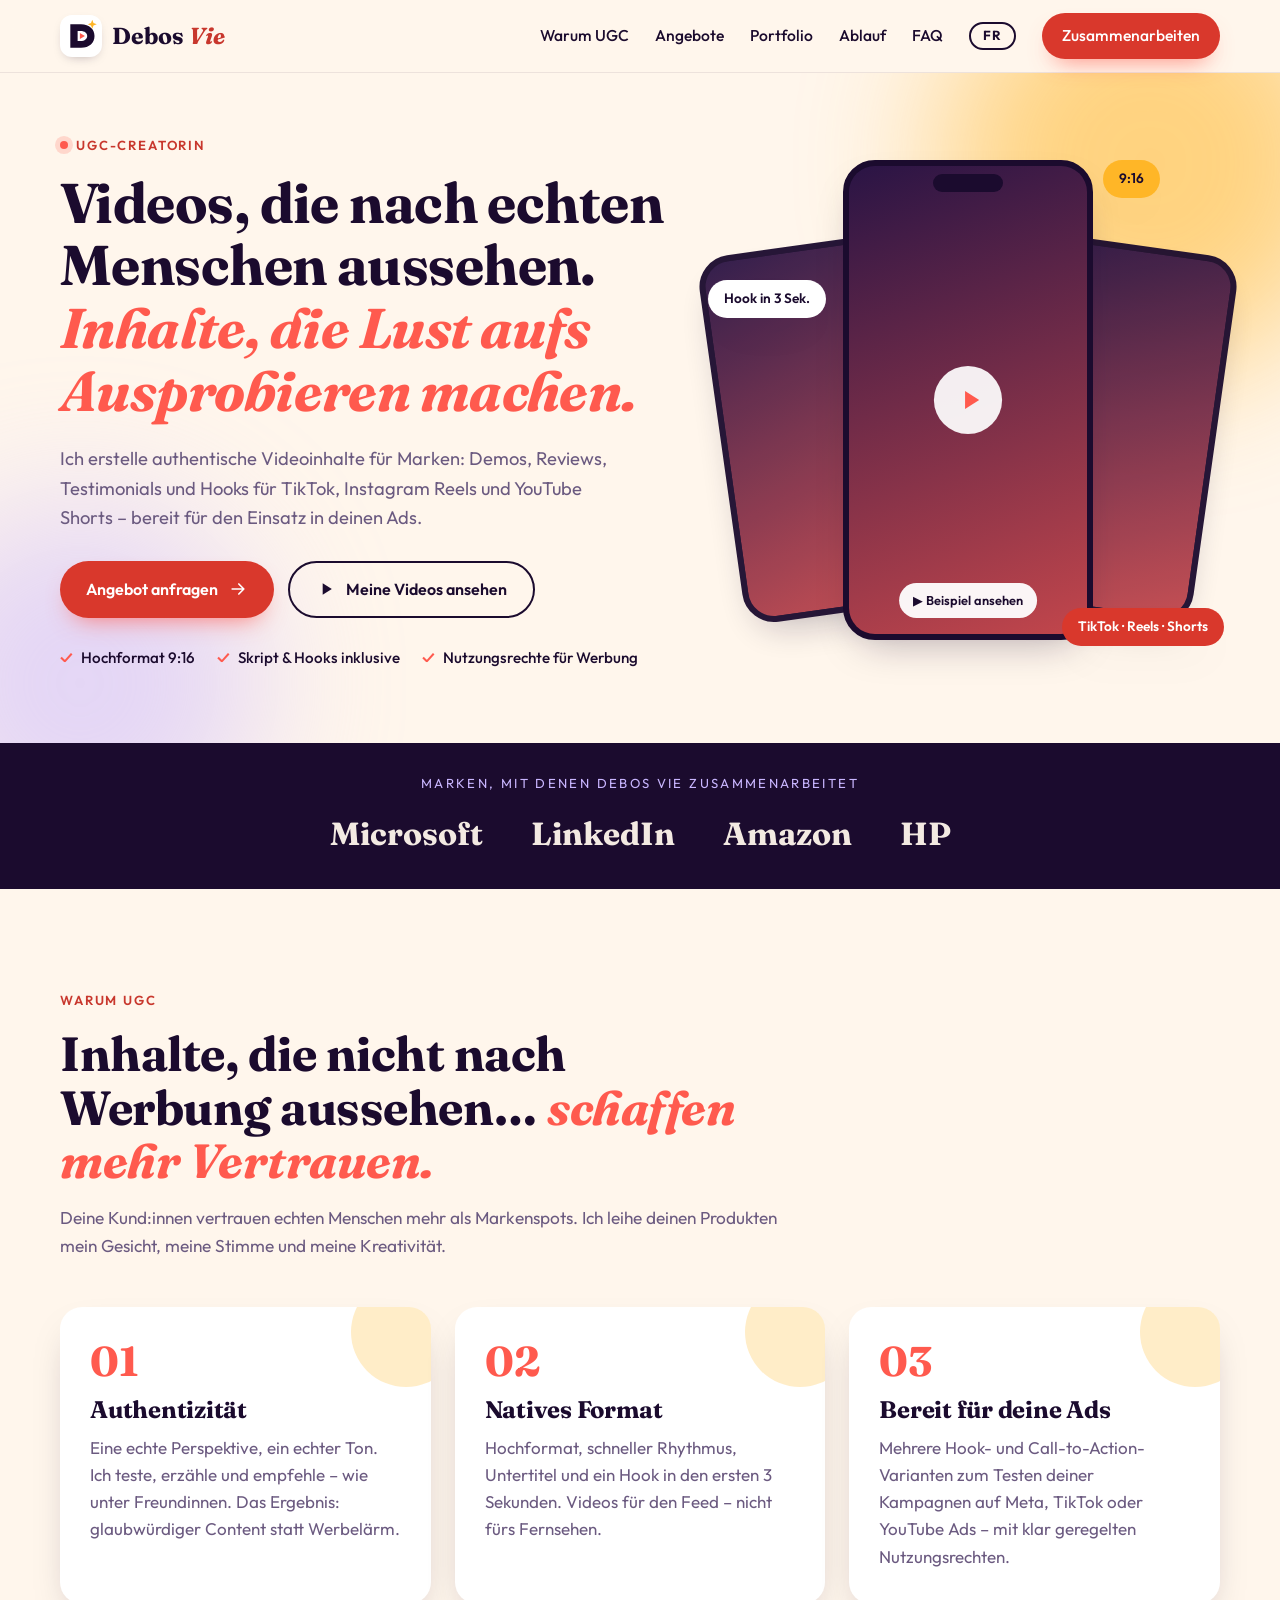
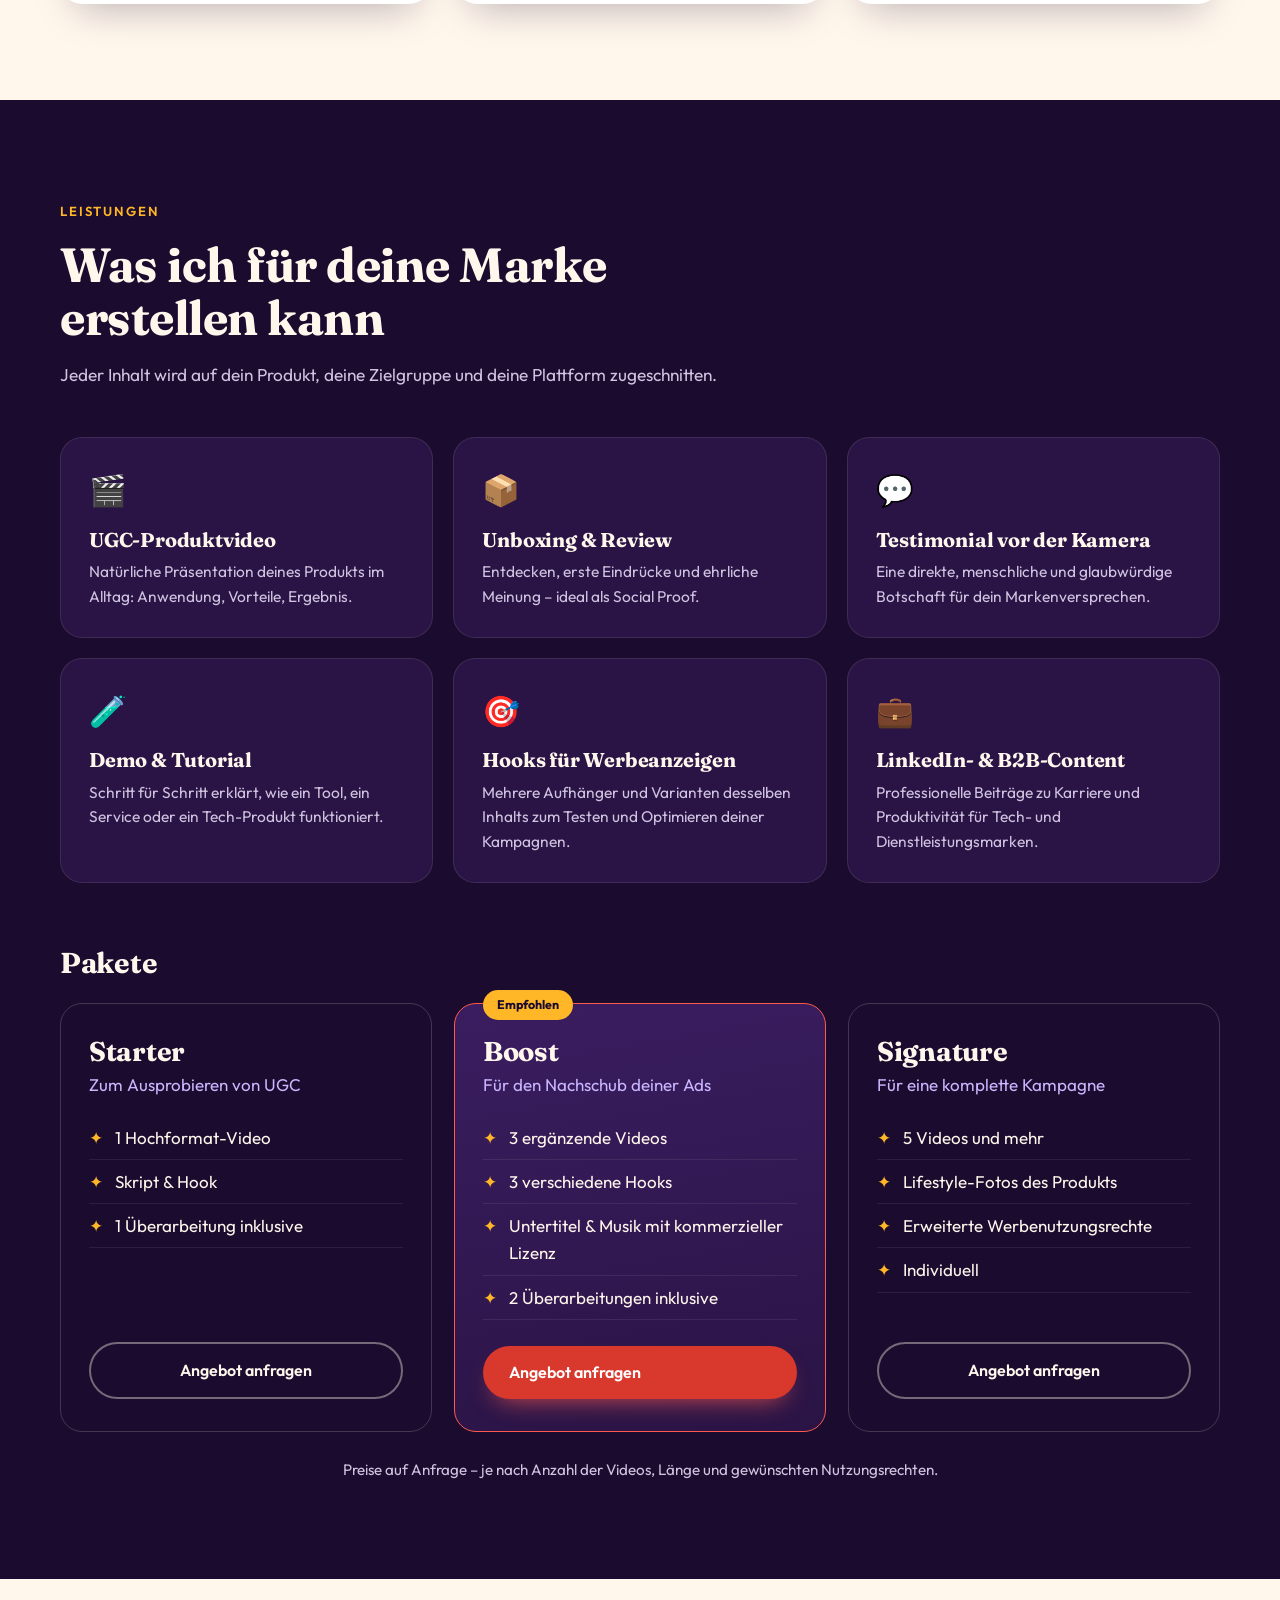
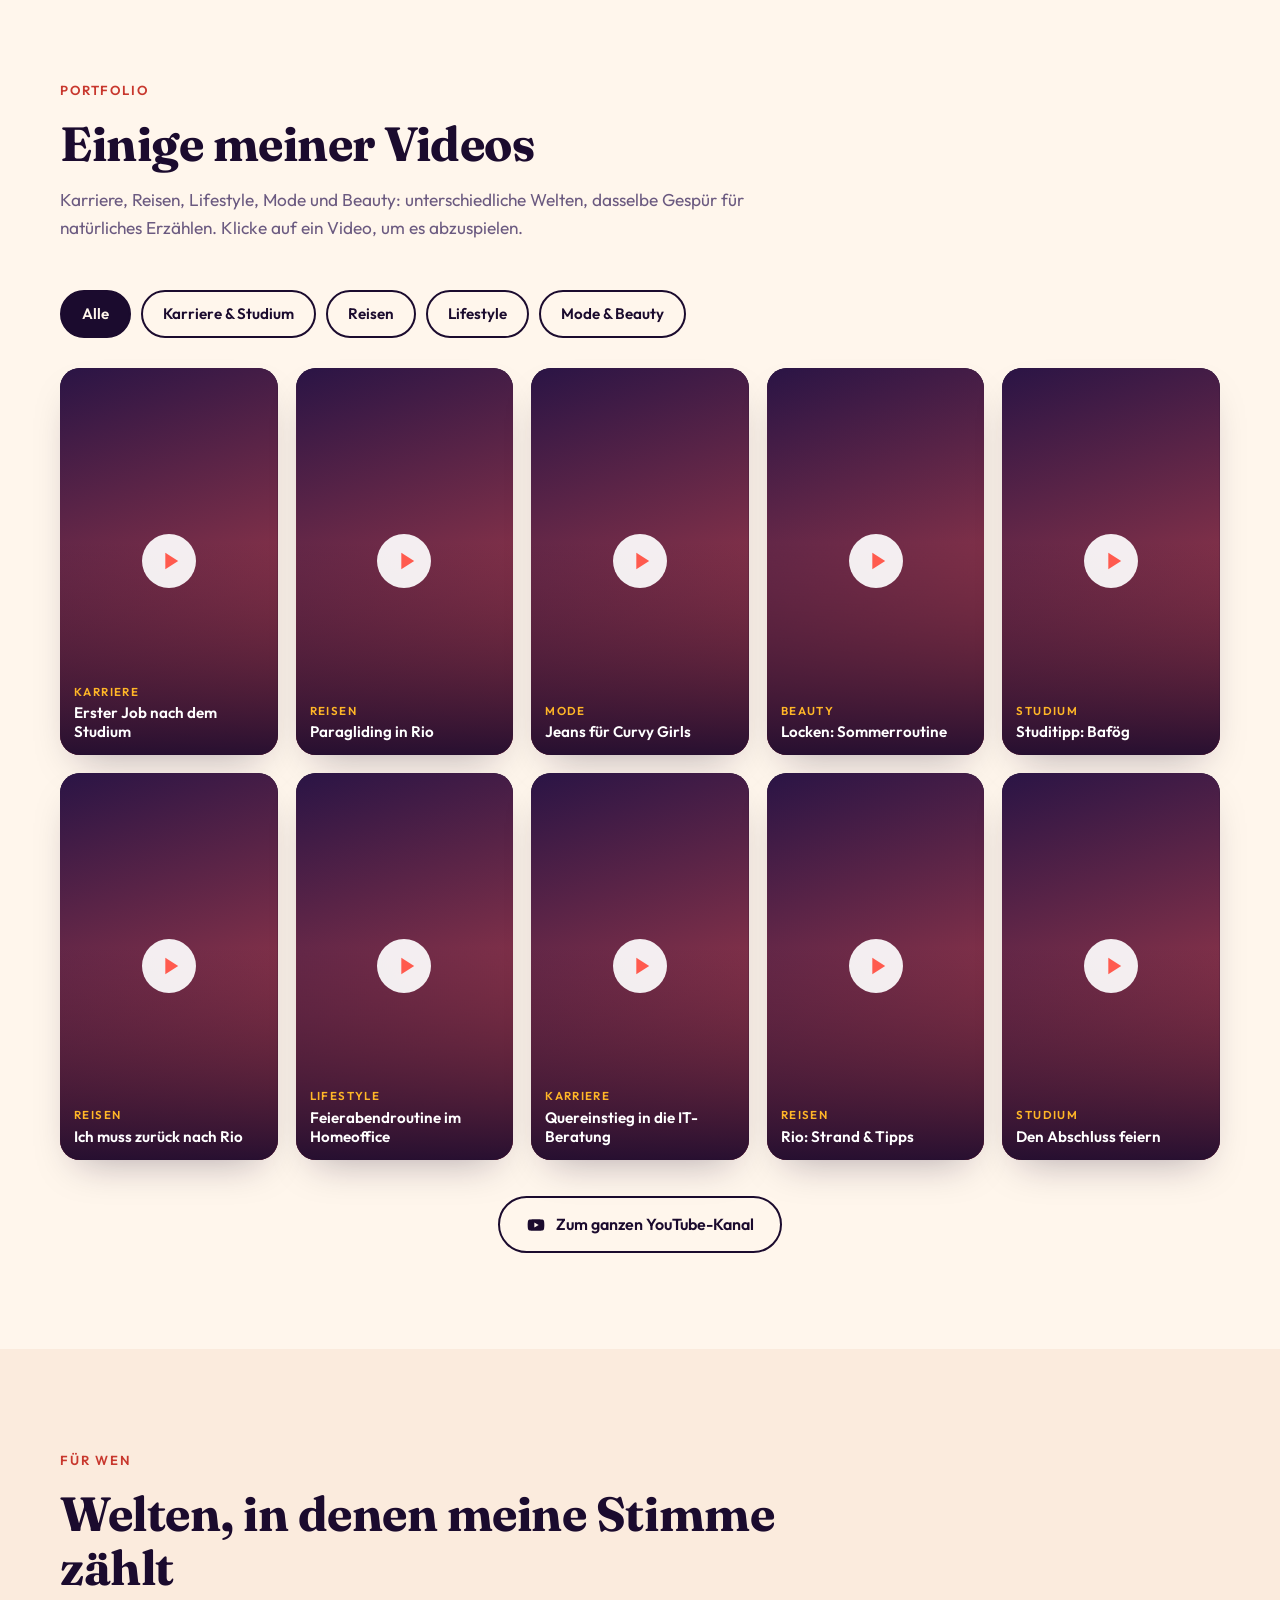
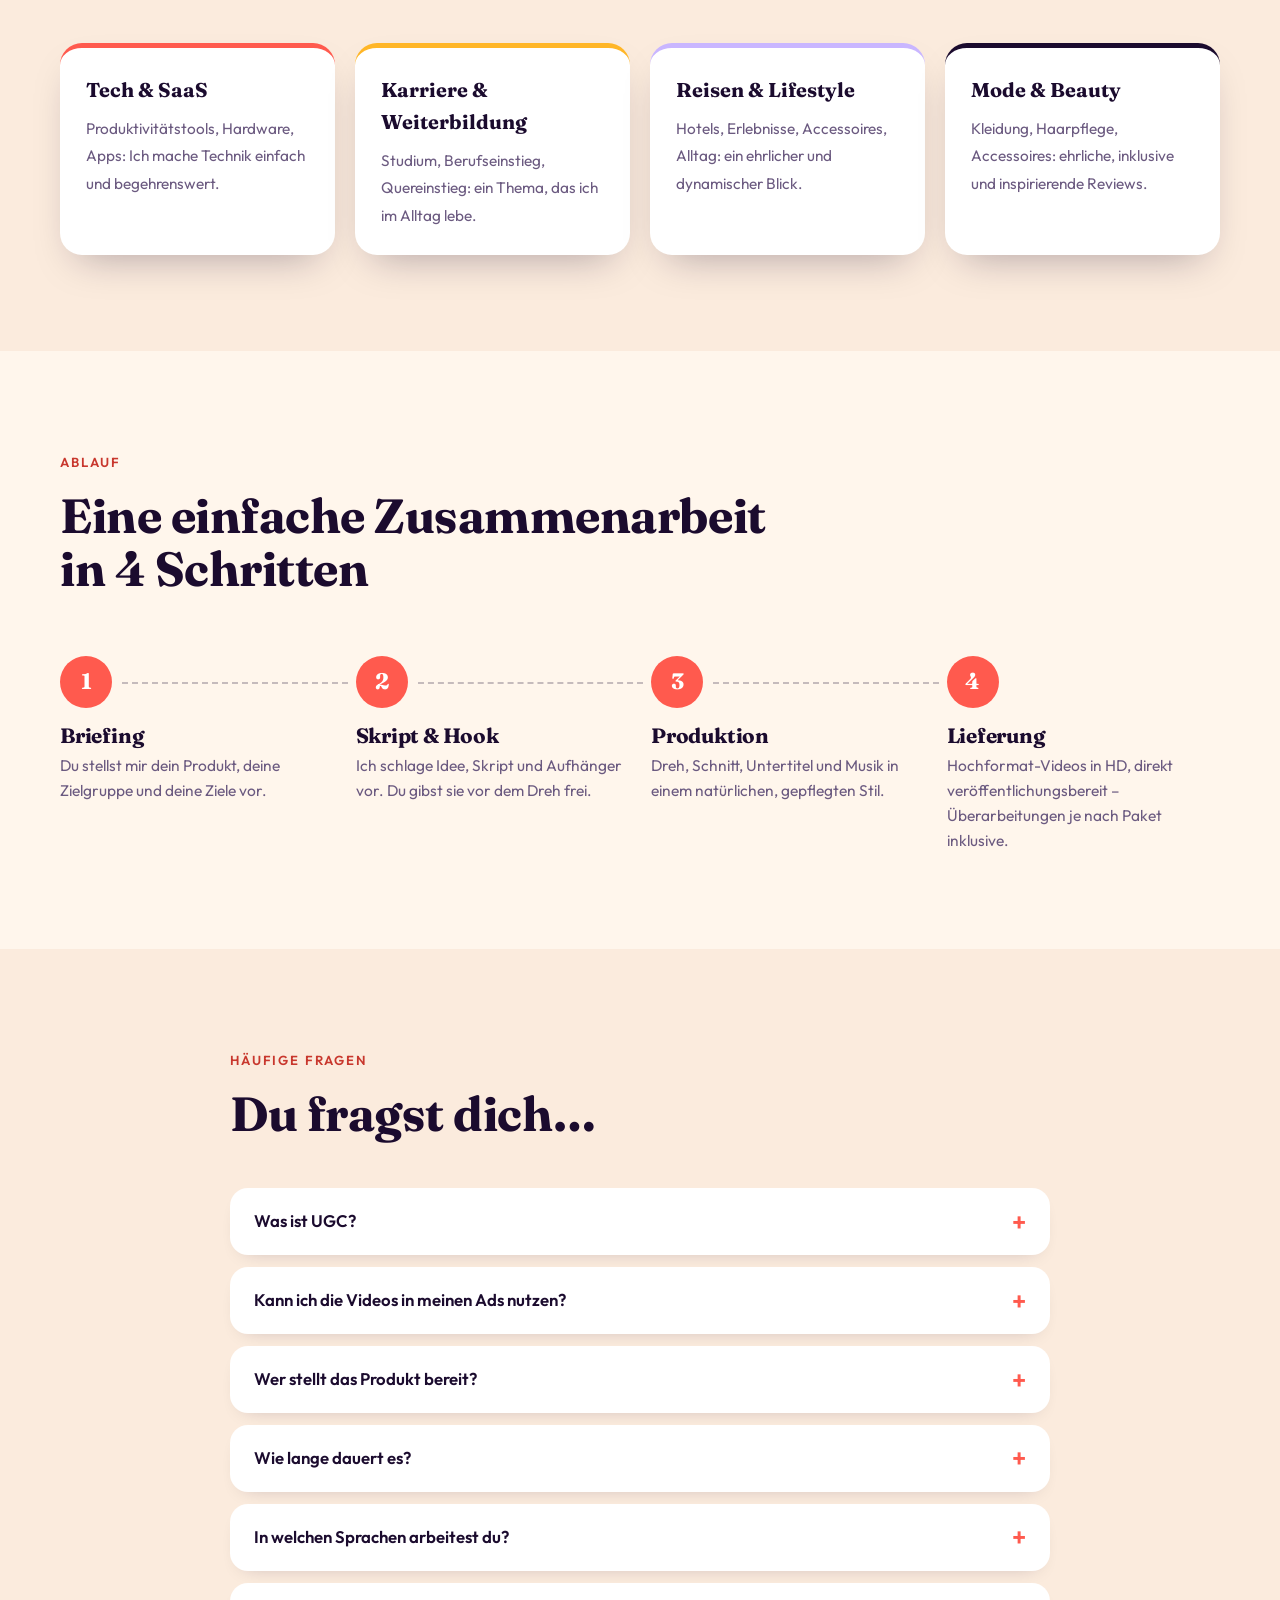
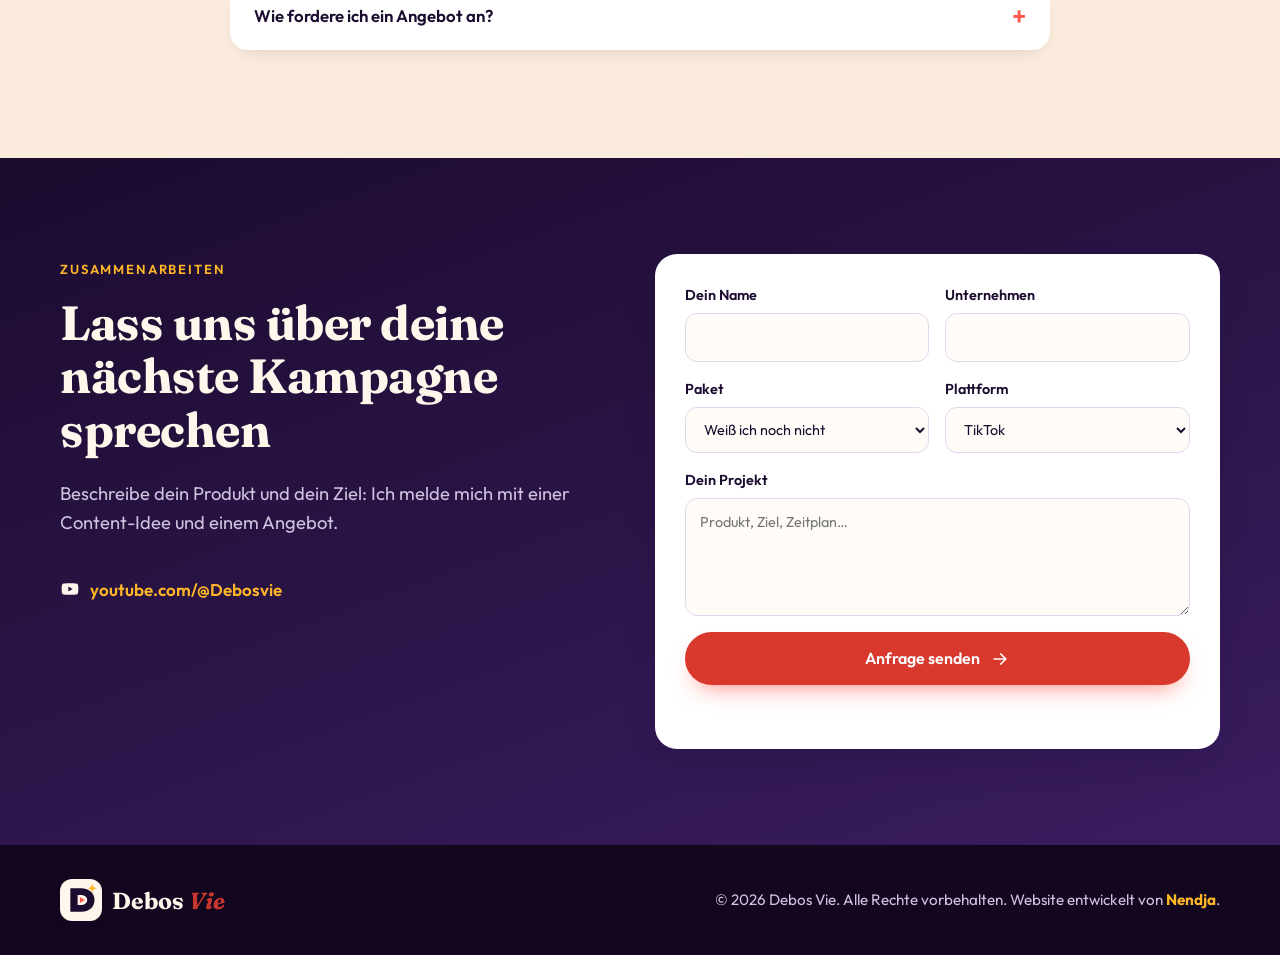
==== de/index.html @ 42d1fe2d "Version allemande du site (/de/) + flyer DE + sélecteur FR/DE Co-Authored-By: Claude <noreply@anthro" ====
<!doctype html>
<html lang="de">
<head>
<meta charset="utf-8">
<meta name="viewport" content="width=device-width, initial-scale=1">
<title>Debos Vie — UGC-Creatorin</title>
<meta name="description" content="Debos Vie erstellt authentische UGC-Videos für Marken: Produktdemos, Reviews, Testimonials und Inhalte für deine Ads auf TikTok, Instagram und YouTube Shorts.">
<meta name="theme-color" content="#1B0B2E">
<meta property="og:title" content="Debos Vie — UGC-Creatorin">
<meta property="og:description" content="Authentische Videos, die Lust aufs Ausprobieren machen. Demos, Reviews, Testimonials und Hooks für deine Ads.">
<meta property="og:type" content="website">
<meta property="og:locale" content="de_DE">
<link rel="canonical" href="https://bauermaganga-boma.github.io/debosvie/de/">
<link rel="alternate" hreflang="de" href="https://bauermaganga-boma.github.io/debosvie/de/">
<link rel="alternate" hreflang="fr" href="https://bauermaganga-boma.github.io/debosvie/">
<link rel="icon" type="image/svg+xml" href="../assets/img/favicon.svg">
<link rel="preconnect" href="https://fonts.googleapis.com">
<link rel="preconnect" href="https://fonts.gstatic.com" crossorigin>
<link href="https://fonts.googleapis.com/css2?family=Fraunces:ital,opsz,wght@0,9..144,600;0,9..144,700;1,9..144,600&family=Outfit:wght@400;500;600;700&display=swap" rel="stylesheet">
<link rel="stylesheet" href="../assets/css/style.css">
</head>
<body>

<svg width="0" height="0" style="position:absolute" aria-hidden="true">
  <symbol id="dv-mark" viewBox="0 0 64 64">
    <path fill="currentColor" fill-rule="evenodd" d="M13 11h19c15 0 24 9 24 21s-9 21-24 21H13V11Zm13 12v18h5c8 0 12-4 12-9s-4-9-12-9h-5Z"/>
    <path fill="#FF5A4E" d="M30 26.5v11l9-5.5-9-5.5Z"/>
    <path fill="#FFB627" d="M52 3l2.2 5.8L60 11l-5.8 2.2L52 19l-2.2-5.8L44 11l5.8-2.2L52 3Z"/>
  </symbol>
  <symbol id="i-play" viewBox="0 0 24 24"><path fill="currentColor" d="M8 5v14l11-7L8 5Z"/></symbol>
  <symbol id="i-yt" viewBox="0 0 24 24"><path fill="currentColor" d="M21.6 7.2a2.5 2.5 0 0 0-1.8-1.8C18.2 5 12 5 12 5s-6.2 0-7.8.4A2.5 2.5 0 0 0 2.4 7.2C2 8.8 2 12 2 12s0 3.2.4 4.8a2.5 2.5 0 0 0 1.8 1.8C5.8 19 12 19 12 19s6.2 0 7.8-.4a2.5 2.5 0 0 0 1.8-1.8c.4-1.6.4-4.8.4-4.8s0-3.2-.4-4.8ZM10 15V9l5.2 3L10 15Z"/></symbol>
  <symbol id="i-arrow" viewBox="0 0 24 24"><path fill="none" stroke="currentColor" stroke-width="2" stroke-linecap="round" stroke-linejoin="round" d="M5 12h14M13 6l6 6-6 6"/></symbol>
</svg>

<header class="site-header" id="top">
  <div class="wrap bar">
    <a class="brand" href="#top" aria-label="Debos Vie — Startseite">
      <svg class="brand-mark" aria-hidden="true"><use href="#dv-mark"/></svg>
      <span class="brand-name">Debos <em>Vie</em></span>
    </a>
    <nav class="nav" id="nav" aria-label="Hauptnavigation">
      <a href="#pourquoi">Warum UGC</a>
      <a href="#offres">Angebote</a>
      <a href="#portfolio">Portfolio</a>
      <a href="#methode">Ablauf</a>
      <a href="#faq">FAQ</a>
      <a class="lang" href="../" hreflang="fr" lang="fr" aria-label="Voir en français">FR</a>
      <a class="btn btn-coral nav-cta" href="#contact">Zusammenarbeiten</a>
    </nav>
    <button class="burger" id="burger" aria-label="Menü öffnen" aria-expanded="false" aria-controls="nav"><span></span><span></span></button>
  </div>
</header>

<main>
<!-- HERO -->
<section class="hero">
  <div class="blob b1"></div><div class="blob b2"></div>
  <div class="wrap hero-grid">
    <div class="hero-copy reveal">
      <p class="eyebrow"><span class="dot"></span> UGC-Creatorin</p>
      <h1>Videos, die nach echten Menschen aussehen.<br><em>Inhalte, die Lust aufs Ausprobieren machen.</em></h1>
      <p class="lead">Ich erstelle authentische Videoinhalte für Marken: Demos, Reviews, Testimonials und Hooks für TikTok, Instagram Reels und YouTube Shorts – bereit für den Einsatz in deinen Ads.</p>
      <div class="cta-row">
        <a class="btn btn-coral" href="#contact">Angebot anfragen <svg class="ic"><use href="#i-arrow"/></svg></a>
        <a class="btn btn-ghost" href="#portfolio"><svg class="ic"><use href="#i-play"/></svg> Meine Videos ansehen</a>
      </div>
      <ul class="hero-points">
        <li>Hochformat 9:16</li>
        <li>Skript &amp; Hooks inklusive</li>
        <li>Nutzungsrechte für Werbung</li>
      </ul>
    </div>

    <div class="hero-visual reveal" aria-label="Vorschau realisierter Videos">
      <button class="phone side left" data-vid="9YwGU4ndkv4" aria-label="Abspielen: Lockenroutine im Sommer"><span class="shot" data-thumb="9YwGU4ndkv4"></span></button>
      <button class="phone main" data-vid="Y__Du1Tao2Y" aria-label="Abspielen: Paragliding in Rio">
        <span class="notch"></span><span class="shot" data-thumb="Y__Du1Tao2Y"></span>
        <span class="play"><svg><use href="#i-play"/></svg></span>
        <span class="phone-tag">▶ Beispiel ansehen</span>
      </button>
      <button class="phone side right" data-vid="EGntVB9FrwA" aria-label="Abspielen: Berufseinstieg nach dem Studium"><span class="shot" data-thumb="EGntVB9FrwA"></span></button>
      <span class="chip c1">9:16</span>
      <span class="chip c2">Hook in 3 Sek.</span>
      <span class="chip c3">TikTok · Reels · Shorts</span>
    </div>
  </div>
</section>

<!-- MARKEN -->
<section class="brands" aria-label="Marken und Plattformen">
  <div class="wrap">
    <p class="brands-label">Marken, mit denen Debos Vie zusammenarbeitet</p>
    <ul class="brands-row">
      <li>Microsoft</li><li>LinkedIn</li><li>Amazon</li><li>HP</li>
    </ul>
  </div>
</section>

<!-- WARUM UGC -->
<section class="section" id="pourquoi">
  <div class="wrap">
    <header class="sec-head reveal">
      <p class="eyebrow">Warum UGC</p>
      <h2>Inhalte, die nicht nach Werbung aussehen… <em>schaffen mehr Vertrauen.</em></h2>
      <p>Deine Kund:innen vertrauen echten Menschen mehr als Markenspots. Ich leihe deinen Produkten mein Gesicht, meine Stimme und meine Kreativität.</p>
    </header>
    <div class="cards3">
      <article class="card reveal">
        <span class="num">01</span>
        <h3>Authentizität</h3>
        <p>Eine echte Perspektive, ein echter Ton. Ich teste, erzähle und empfehle – wie unter Freundinnen. Das Ergebnis: glaubwürdiger Content statt Werbelärm.</p>
      </article>
      <article class="card reveal">
        <span class="num">02</span>
        <h3>Natives Format</h3>
        <p>Hochformat, schneller Rhythmus, Untertitel und ein Hook in den ersten 3 Sekunden. Videos für den Feed – nicht fürs Fernsehen.</p>
      </article>
      <article class="card reveal">
        <span class="num">03</span>
        <h3>Bereit für deine Ads</h3>
        <p>Mehrere Hook- und Call-to-Action-Varianten zum Testen deiner Kampagnen auf Meta, TikTok oder YouTube Ads – mit klar geregelten Nutzungsrechten.</p>
      </article>
    </div>
  </div>
</section>

<!-- ANGEBOTE -->
<section class="section dark" id="offres">
  <div class="wrap">
    <header class="sec-head reveal">
      <p class="eyebrow gold">Leistungen</p>
      <h2>Was ich für deine Marke erstellen kann</h2>
      <p>Jeder Inhalt wird auf dein Produkt, deine Zielgruppe und deine Plattform zugeschnitten.</p>
    </header>
    <div class="services">
      <article class="svc reveal"><span class="svc-ic">🎬</span><h3>UGC-Produktvideo</h3><p>Natürliche Präsentation deines Produkts im Alltag: Anwendung, Vorteile, Ergebnis.</p></article>
      <article class="svc reveal"><span class="svc-ic">📦</span><h3>Unboxing &amp; Review</h3><p>Entdecken, erste Eindrücke und ehrliche Meinung – ideal als Social Proof.</p></article>
      <article class="svc reveal"><span class="svc-ic">💬</span><h3>Testimonial vor der Kamera</h3><p>Eine direkte, menschliche und glaubwürdige Botschaft für dein Markenversprechen.</p></article>
      <article class="svc reveal"><span class="svc-ic">🧪</span><h3>Demo &amp; Tutorial</h3><p>Schritt für Schritt erklärt, wie ein Tool, ein Service oder ein Tech-Produkt funktioniert.</p></article>
      <article class="svc reveal"><span class="svc-ic">🎯</span><h3>Hooks für Werbeanzeigen</h3><p>Mehrere Aufhänger und Varianten desselben Inhalts zum Testen und Optimieren deiner Kampagnen.</p></article>
      <article class="svc reveal"><span class="svc-ic">💼</span><h3>LinkedIn- &amp; B2B-Content</h3><p>Professionelle Beiträge zu Karriere und Produktivität für Tech- und Dienstleistungsmarken.</p></article>
    </div>

    <h3 class="packs-title reveal">Pakete</h3>
    <div class="packs">
      <article class="pack reveal">
        <h4>Starter</h4>
        <p class="pack-sub">Zum Ausprobieren von UGC</p>
        <ul><li>1 Hochformat-Video</li><li>Skript &amp; Hook</li><li>1 Überarbeitung inklusive</li></ul>
        <a class="btn btn-ghost-light" href="#contact" data-pack="Starter">Angebot anfragen</a>
      </article>
      <article class="pack featured reveal">
        <span class="badge">Empfohlen</span>
        <h4>Boost</h4>
        <p class="pack-sub">Für den Nachschub deiner Ads</p>
        <ul><li>3 ergänzende Videos</li><li>3 verschiedene Hooks</li><li>Untertitel &amp; Musik mit kommerzieller Lizenz</li><li>2 Überarbeitungen inklusive</li></ul>
        <a class="btn btn-coral" href="#contact" data-pack="Boost">Angebot anfragen</a>
      </article>
      <article class="pack reveal">
        <h4>Signature</h4>
        <p class="pack-sub">Für eine komplette Kampagne</p>
        <ul><li>5 Videos und mehr</li><li>Lifestyle-Fotos des Produkts</li><li>Erweiterte Werbenutzungsrechte</li><li>Individuell</li></ul>
        <a class="btn btn-ghost-light" href="#contact" data-pack="Signature">Angebot anfragen</a>
      </article>
    </div>
    <p class="note reveal">Preise auf Anfrage – je nach Anzahl der Videos, Länge und gewünschten Nutzungsrechten.</p>
  </div>
</section>

<!-- PORTFOLIO -->
<section class="section" id="portfolio">
  <div class="wrap">
    <header class="sec-head reveal">
      <p class="eyebrow">Portfolio</p>
      <h2>Einige meiner Videos</h2>
      <p>Karriere, Reisen, Lifestyle, Mode und Beauty: unterschiedliche Welten, dasselbe Gespür für natürliches Erzählen. Klicke auf ein Video, um es abzuspielen.</p>
    </header>
    <div class="filters reveal" role="tablist" aria-label="Videos filtern">
      <button class="filter active" data-f="all" role="tab" aria-selected="true">Alle</button>
      <button class="filter" data-f="carriere" role="tab" aria-selected="false">Karriere &amp; Studium</button>
      <button class="filter" data-f="voyage" role="tab" aria-selected="false">Reisen</button>
      <button class="filter" data-f="lifestyle" role="tab" aria-selected="false">Lifestyle</button>
      <button class="filter" data-f="beaute" role="tab" aria-selected="false">Mode &amp; Beauty</button>
    </div>
    <div class="grid" id="grid">
      <button class="vid" data-cat="carriere" data-vid="EGntVB9FrwA"><span class="shot" data-thumb="EGntVB9FrwA"></span><span class="play"><svg><use href="#i-play"/></svg></span><span class="cap"><small>Karriere</small>Erster Job nach dem Studium</span></button>
      <button class="vid" data-cat="voyage" data-vid="Y__Du1Tao2Y"><span class="shot" data-thumb="Y__Du1Tao2Y"></span><span class="play"><svg><use href="#i-play"/></svg></span><span class="cap"><small>Reisen</small>Paragliding in Rio</span></button>
      <button class="vid" data-cat="beaute" data-vid="K9acCPL5q6I"><span class="shot" data-thumb="K9acCPL5q6I"></span><span class="play"><svg><use href="#i-play"/></svg></span><span class="cap"><small>Mode</small>Jeans für Curvy Girls</span></button>
      <button class="vid" data-cat="beaute" data-vid="9YwGU4ndkv4"><span class="shot" data-thumb="9YwGU4ndkv4"></span><span class="play"><svg><use href="#i-play"/></svg></span><span class="cap"><small>Beauty</small>Locken: Sommerroutine</span></button>
      <button class="vid" data-cat="carriere" data-vid="hj2WXDx6Wuo"><span class="shot" data-thumb="hj2WXDx6Wuo"></span><span class="play"><svg><use href="#i-play"/></svg></span><span class="cap"><small>Studium</small>Studitipp: Bafög</span></button>
      <button class="vid" data-cat="voyage" data-vid="fQIi1asJjvs"><span class="shot" data-thumb="fQIi1asJjvs"></span><span class="play"><svg><use href="#i-play"/></svg></span><span class="cap"><small>Reisen</small>Ich muss zurück nach Rio</span></button>
      <button class="vid" data-cat="lifestyle" data-vid="mU3f1rOeFC4"><span class="shot" data-thumb="mU3f1rOeFC4"></span><span class="play"><svg><use href="#i-play"/></svg></span><span class="cap"><small>Lifestyle</small>Feierabendroutine im Homeoffice</span></button>
      <button class="vid" data-cat="carriere" data-vid="lM2-fg3SIZ8"><span class="shot" data-thumb="lM2-fg3SIZ8"></span><span class="play"><svg><use href="#i-play"/></svg></span><span class="cap"><small>Karriere</small>Quereinstieg in die IT-Beratung</span></button>
      <button class="vid" data-cat="voyage" data-vid="6Azj6a4wuVE"><span class="shot" data-thumb="6Azj6a4wuVE"></span><span class="play"><svg><use href="#i-play"/></svg></span><span class="cap"><small>Reisen</small>Rio: Strand &amp; Tipps</span></button>
      <button class="vid" data-cat="carriere" data-vid="J8-2vvQ9b5Y"><span class="shot" data-thumb="J8-2vvQ9b5Y"></span><span class="play"><svg><use href="#i-play"/></svg></span><span class="cap"><small>Studium</small>Den Abschluss feiern</span></button>
    </div>
    <p class="center reveal"><a class="btn btn-ghost" href="https://www.youtube.com/@Debosvie" target="_blank" rel="noopener"><svg class="ic"><use href="#i-yt"/></svg> Zum ganzen YouTube-Kanal</a></p>
  </div>
</section>

<!-- FÜR WEN -->
<section class="section tint" id="secteurs">
  <div class="wrap">
    <header class="sec-head reveal">
      <p class="eyebrow">Für wen</p>
      <h2>Welten, in denen meine Stimme zählt</h2>
    </header>
    <div class="cards4">
      <div class="mini reveal"><b>Tech &amp; SaaS</b><span>Produktivitätstools, Hardware, Apps: Ich mache Technik einfach und begehrenswert.</span></div>
      <div class="mini reveal"><b>Karriere &amp; Weiterbildung</b><span>Studium, Berufseinstieg, Quereinstieg: ein Thema, das ich im Alltag lebe.</span></div>
      <div class="mini reveal"><b>Reisen &amp; Lifestyle</b><span>Hotels, Erlebnisse, Accessoires, Alltag: ein ehrlicher und dynamischer Blick.</span></div>
      <div class="mini reveal"><b>Mode &amp; Beauty</b><span>Kleidung, Haarpflege, Accessoires: ehrliche, inklusive und inspirierende Reviews.</span></div>
    </div>
  </div>
</section>

<!-- ABLAUF -->
<section class="section" id="methode">
  <div class="wrap">
    <header class="sec-head reveal">
      <p class="eyebrow">Ablauf</p>
      <h2>Eine einfache Zusammenarbeit in 4 Schritten</h2>
    </header>
    <ol class="steps">
      <li class="reveal"><span>1</span><h3>Briefing</h3><p>Du stellst mir dein Produkt, deine Zielgruppe und deine Ziele vor.</p></li>
      <li class="reveal"><span>2</span><h3>Skript &amp; Hook</h3><p>Ich schlage Idee, Skript und Aufhänger vor. Du gibst sie vor dem Dreh frei.</p></li>
      <li class="reveal"><span>3</span><h3>Produktion</h3><p>Dreh, Schnitt, Untertitel und Musik in einem natürlichen, gepflegten Stil.</p></li>
      <li class="reveal"><span>4</span><h3>Lieferung</h3><p>Hochformat-Videos in HD, direkt veröffentlichungsbereit – Überarbeitungen je nach Paket inklusive.</p></li>
    </ol>
  </div>
</section>

<!-- FAQ -->
<section class="section tint" id="faq">
  <div class="wrap narrow">
    <header class="sec-head reveal">
      <p class="eyebrow">Häufige Fragen</p>
      <h2>Du fragst dich…</h2>
    </header>
    <div class="faq reveal">
      <details><summary>Was ist UGC?</summary><p>UGC (User Generated Content) sind Inhalte, die von echten Menschen statt von der Marke selbst erstellt werden. Sie wirken natürlicher, schaffen Vertrauen und lassen sich in deinen Anzeigen wiederverwenden.</p></details>
      <details><summary>Kann ich die Videos in meinen Ads nutzen?</summary><p>Ja. Die Nutzungsrechte (organisch, Werbung, Dauer, Plattformen) werden im Angebot festgelegt. Das Paket Signature enthält erweiterte Rechte.</p></details>
      <details><summary>Wer stellt das Produkt bereit?</summary><p>Du schickst mir das Produkt oder den Zugang zum Service. Ich teste es vor dem Dreh, damit meine Meinung ehrlich bleibt.</p></details>
      <details><summary>Wie lange dauert es?</summary><p>Die Dauer hängt von der Anzahl der Videos und vom Eintreffen des Produkts ab. Sie wird im Angebot angegeben.</p></details>
      <details><summary>In welchen Sprachen arbeitest du?</summary><p>Mein aktuelles Portfolio ist auf Deutsch. Auf Anfrage produziere ich auch auf Französisch oder in anderen Sprachen.</p></details>
      <details><summary>Wie fordere ich ein Angebot an?</summary><p>Fülle das Formular unten aus: mit deinem Produkt, der Zielplattform und dem Paket, das dich interessiert.</p></details>
    </div>
  </div>
</section>

<!-- KONTAKT -->
<section class="section contact" id="contact">
  <div class="wrap contact-grid">
    <div class="reveal">
      <p class="eyebrow gold">Zusammenarbeiten</p>
      <h2>Lass uns über deine nächste Kampagne sprechen</h2>
      <p class="lead">Beschreibe dein Produkt und dein Ziel: Ich melde mich mit einer Content-Idee und einem Angebot.</p>
      <ul class="contact-links" id="contactLinks">
        <li><svg class="ic"><use href="#i-yt"/></svg><a href="https://www.youtube.com/@Debosvie" target="_blank" rel="noopener">youtube.com/@Debosvie</a></li>
      </ul>
    </div>
    <form class="form reveal" id="brief" novalidate>
      <div class="two">
        <label>Dein Name<input name="nom" required autocomplete="name"></label>
        <label>Unternehmen<input name="societe" autocomplete="organization"></label>
      </div>
      <div class="two">
        <label>Paket
          <select name="pack" id="packSel"><option>Weiß ich noch nicht</option><option>Starter</option><option>Boost</option><option>Signature</option></select>
        </label>
        <label>Plattform
          <select name="plateforme"><option>TikTok</option><option>Instagram Reels</option><option>YouTube Shorts</option><option>LinkedIn</option><option>Mehrere</option></select>
        </label>
      </div>
      <label>Dein Projekt<textarea name="message" rows="4" required placeholder="Produkt, Ziel, Zeitplan…"></textarea></label>
      <button class="btn btn-coral" type="submit" id="sendBtn">Anfrage senden <svg class="ic"><use href="#i-arrow"/></svg></button>
      <p class="form-msg" id="formMsg" role="status"></p>
    </form>
  </div>
</section>
</main>

<footer class="footer">
  <div class="wrap foot">
    <a class="brand light" href="#top"><svg class="brand-mark" aria-hidden="true"><use href="#dv-mark"/></svg><span class="brand-name">Debos <em>Vie</em></span></a>
    <p>© <span id="year">2026</span> Debos Vie. Alle Rechte vorbehalten. Website entwickelt von <strong class="nendja">Nendja</strong>.</p>
  </div>
</footer>

<nav class="mbar" aria-label="Schnellaktionen">
  <a href="#portfolio"><svg class="ic"><use href="#i-play"/></svg>Videos</a>
  <a href="#offres"><span class="mi">✦</span>Angebote</a>
  <a href="#contact" class="hot"><svg class="ic"><use href="#i-arrow"/></svg>Anfrage</a>
</nav>

<!-- Videoplayer -->
<div class="modal" id="modal" aria-hidden="true" aria-modal="true" role="dialog" aria-label="Videoplayer">
  <button class="modal-close" id="mClose" aria-label="Schließen">×</button>
  <div class="modal-box"><iframe id="mFrame" title="Video von Debos Vie" allow="autoplay; encrypted-media; picture-in-picture; fullscreen" allowfullscreen referrerpolicy="strict-origin-when-cross-origin"></iframe></div>
</div>

<script src="../assets/js/main.js"></script>
</body>
</html>
---- assets/css/style.css ----
:root{
  --ink:#1B0B2E; --ink2:#2A1445; --cream:#FFF6EC; --paper:#FFFFFF; --tint:#FBEBDD;
  --coral:#FF5A4E; --coral-d:#C8372D; --gold:#FFB627; --lilac:#C9B6FF; --muted:#6B5A80;
  --r:22px; --shadow:0 18px 40px -18px rgba(27,11,46,.35);
  --serif:'Fraunces',Georgia,serif; --sans:'Outfit',system-ui,-apple-system,Segoe UI,sans-serif;
}
*{box-sizing:border-box;margin:0;padding:0}
html{scroll-behavior:smooth;scroll-padding-top:84px}
body{font-family:var(--sans);color:var(--ink);background:var(--cream);line-height:1.6;font-size:17px;-webkit-font-smoothing:antialiased;overflow-x:hidden}
img,svg{display:block;max-width:100%}
a{color:inherit}
button{font:inherit;cursor:pointer;border:0;background:none;color:inherit}
.wrap{width:min(1160px,100% - 40px);margin-inline:auto}
.wrap.narrow{width:min(820px,100% - 40px)}
.center{text-align:center;margin-top:36px}
h1,h2,h3,h4{font-family:var(--serif);line-height:1.12;letter-spacing:-.01em}
h2{font-size:clamp(2rem,4.2vw,3rem)}
h2 em,h1 em{font-style:italic;color:var(--coral)}
.ic{width:20px;height:20px;display:inline-block;vertical-align:-4px}
.ic use,.play svg use{fill:currentColor}

/* Boutons */
.btn{display:inline-flex;align-items:center;gap:10px;padding:14px 26px;border-radius:999px;font-weight:600;text-decoration:none;transition:transform .2s,box-shadow .2s,background .2s;font-size:1rem}
.btn:hover{transform:translateY(-2px)}
.btn-coral{background:#D9382C;color:#fff;box-shadow:0 12px 24px -12px rgba(255,90,78,.8)}
.btn-coral:hover{background:#B82E24}
.btn-ghost{border:2px solid var(--ink);color:var(--ink)}
.btn-ghost:hover{background:var(--ink);color:var(--cream)}
.btn-ghost-light{border:2px solid rgba(255,246,236,.4);color:var(--cream);justify-content:center}
.btn-ghost-light:hover{background:var(--cream);color:var(--ink)}

/* En-tête */
.site-header{position:sticky;top:0;z-index:70;background:rgba(255,246,236,.88);backdrop-filter:blur(14px);border-bottom:1px solid rgba(27,11,46,.08)}
.bar{display:flex;align-items:center;justify-content:space-between;height:72px}
.brand{display:flex;align-items:center;gap:10px;text-decoration:none}
.brand-mark{width:42px;height:42px;color:var(--ink);background:var(--paper);border-radius:12px;padding:3px;box-shadow:0 4px 12px -6px rgba(27,11,46,.4)}
.brand-name{font-family:var(--serif);font-weight:700;font-size:1.45rem}
.brand-name em{color:var(--coral-d);font-style:italic}
.brand.light .brand-mark{background:var(--cream)}
.nav{display:flex;align-items:center;gap:26px}
.nav a{text-decoration:none;font-weight:500;font-size:.98rem}
.nav a:not(.btn):hover{color:var(--coral)}
.nav-cta{padding:10px 20px}
.burger{display:none;width:44px;height:44px;border-radius:12px;position:relative}
.burger span{position:absolute;left:11px;right:11px;height:2px;background:var(--ink);transition:.25s}
.burger span:first-child{top:18px}.burger span:last-child{top:25px}
.burger[aria-expanded=true] span:first-child{top:21px;transform:rotate(45deg)}
.burger[aria-expanded=true] span:last-child{top:21px;transform:rotate(-45deg)}

/* Hero */
.hero{position:relative;overflow:hidden;padding:56px 0 72px}
.blob{position:absolute;border-radius:50%;filter:blur(70px);opacity:.55;z-index:0}
.b1{width:420px;height:420px;background:var(--gold);top:-120px;right:-80px}
.b2{width:360px;height:360px;background:var(--lilac);bottom:-120px;left:-100px;opacity:.5}
.hero-grid{position:relative;z-index:1;display:grid;grid-template-columns:1.1fr .9fr;gap:40px;align-items:center}
.eyebrow{display:inline-flex;align-items:center;gap:8px;font-weight:600;font-size:.82rem;letter-spacing:.14em;text-transform:uppercase;color:var(--coral-d);margin-bottom:16px}
.eyebrow.gold{color:var(--gold)}
.eyebrow .dot{width:8px;height:8px;border-radius:50%;background:var(--coral);box-shadow:0 0 0 5px rgba(255,90,78,.2)}
.hero h1{font-size:clamp(2.2rem,4.6vw,3.5rem)}
.lead{font-size:1.15rem;color:var(--muted);margin:22px 0 28px;max-width:560px}
.cta-row{display:flex;flex-wrap:wrap;gap:14px}
.hero-points{list-style:none;display:flex;flex-wrap:wrap;gap:10px 22px;margin-top:28px;font-weight:500;font-size:.95rem}
.hero-points li::before{content:"✓";color:var(--coral);font-weight:700;margin-right:8px}

.hero-visual{position:relative;height:540px;display:flex;justify-content:center;align-items:center}
.phone{position:absolute;display:block;border-radius:32px;overflow:hidden;background:var(--ink);border:6px solid var(--ink);box-shadow:var(--shadow);transition:transform .3s}
.phone .shot{position:absolute;inset:0}
.phone.main{width:250px;height:480px;z-index:3}
.phone.side{width:190px;height:370px;opacity:.95;z-index:1}
.phone.left{left:0;transform:rotate(-8deg) translateY(30px)}
.phone.right{right:0;transform:rotate(8deg) translateY(30px)}
.phone:hover{transform:translateY(-6px) scale(1.02)}
.phone.left:hover{transform:rotate(-8deg) translateY(22px)}
.phone.right:hover{transform:rotate(8deg) translateY(22px)}
.notch{position:absolute;top:8px;left:50%;width:70px;height:18px;border-radius:12px;background:var(--ink);transform:translateX(-50%);z-index:4}
.phone-tag{position:absolute;bottom:16px;left:50%;transform:translateX(-50%);z-index:4;background:rgba(255,255,255,.95);color:var(--ink);font-weight:600;font-size:.8rem;padding:7px 14px;border-radius:999px;white-space:nowrap}
.chip{position:absolute;z-index:5;background:var(--paper);padding:8px 16px;border-radius:999px;font-weight:600;font-size:.85rem;box-shadow:var(--shadow);animation:float 5s ease-in-out infinite}
.c1{top:30px;right:12%;background:var(--gold)}
.c2{top:150px;left:-8px;animation-delay:-1.5s}
.c3{bottom:24px;right:-4px;background:#D9382C;color:#fff;animation-delay:-3s}
@keyframes float{50%{transform:translateY(-10px)}}

/* Vignettes vidéo : dégradé de secours + miniature YouTube */
.shot{background:linear-gradient(160deg,var(--ink2),var(--coral) 140%);background-size:cover;background-position:center}
.play{position:absolute;inset:0;margin:auto;width:62px;height:62px;border-radius:50%;background:rgba(255,255,255,.92);color:var(--coral);display:grid;place-items:center;z-index:3;transition:transform .25s}
.play svg{width:28px;height:28px;margin-left:3px;color:var(--coral)}
.phone.main .play,.vid:hover .play{transform:scale(1.1)}

/* Marques */
.brands{background:var(--ink);color:var(--cream);padding:30px 0}
.brands-label{text-align:center;font-size:.82rem;letter-spacing:.18em;text-transform:uppercase;color:var(--lilac);margin-bottom:14px}
.brands-row{list-style:none;display:flex;flex-wrap:wrap;justify-content:center;gap:10px 48px;font-family:var(--serif);font-weight:700;font-size:clamp(1.4rem,3vw,2rem);opacity:.95}

/* Sections */
.section{padding:96px 0}
.section.tint{background:var(--tint)}
.section.dark{background:var(--ink);color:var(--cream)}
.sec-head{max-width:720px;margin-bottom:48px}
.sec-head p:not(.eyebrow){margin-top:16px;color:var(--muted);font-size:1.08rem}
.dark .sec-head p:not(.eyebrow){color:#CFC3E0}
.cards3{display:grid;grid-template-columns:repeat(3,1fr);gap:24px}
.card{background:var(--paper);border-radius:var(--r);padding:34px 30px;box-shadow:var(--shadow);position:relative;overflow:hidden}
.card::after{content:"";position:absolute;right:-30px;top:-30px;width:110px;height:110px;border-radius:50%;background:var(--gold);opacity:.25}
.card .num{font-family:var(--serif);font-size:2.6rem;font-weight:700;color:var(--coral);display:block;line-height:1;margin-bottom:14px}
.card h3{font-size:1.5rem;margin-bottom:10px}
.card p{color:var(--muted)}

/* Offres */
.services{display:grid;grid-template-columns:repeat(3,1fr);gap:20px}
.svc{background:var(--ink2);border:1px solid rgba(255,246,236,.1);border-radius:var(--r);padding:28px;transition:transform .25s,border-color .25s}
.svc:hover{transform:translateY(-4px);border-color:var(--gold)}
.svc-ic{font-size:1.9rem;display:block;margin-bottom:14px}
.svc h3{font-size:1.25rem;margin-bottom:8px}
.svc p{color:#CFC3E0;font-size:.97rem}
.packs-title{font-size:1.8rem;margin:64px 0 24px}
.packs{display:grid;grid-template-columns:repeat(3,1fr);gap:22px;align-items:stretch}
.pack{position:relative;display:flex;flex-direction:column;border:1px solid rgba(255,246,236,.18);border-radius:var(--r);padding:32px 28px}
.pack.featured{background:linear-gradient(170deg,#3A1D60,var(--ink2));border-color:var(--coral)}
.badge{position:absolute;top:-14px;left:28px;background:var(--gold);color:var(--ink);font-weight:700;font-size:.78rem;padding:5px 14px;border-radius:999px}
.pack h4{font-size:1.7rem}
.pack-sub{color:var(--lilac);margin:4px 0 18px}
.pack ul{list-style:none;margin-bottom:26px;flex:1}
.pack li{padding:8px 0 8px 26px;position:relative;border-bottom:1px solid rgba(255,246,236,.08)}
.pack li::before{content:"✦";position:absolute;left:0;color:var(--gold)}
.note{margin-top:26px;color:#CFC3E0;font-size:.95rem;text-align:center}

/* Portfolio */
.filters{display:flex;flex-wrap:wrap;gap:10px;margin-bottom:30px}
.filter{padding:10px 20px;border-radius:999px;border:2px solid var(--ink);font-weight:600;font-size:.95rem;transition:.2s}
.filter:hover{background:var(--tint)}
.filter.active{background:var(--ink);color:var(--cream)}
.grid{display:grid;grid-template-columns:repeat(5,1fr);gap:18px}
.vid{position:relative;aspect-ratio:9/16;border-radius:20px;overflow:hidden;background:var(--ink);box-shadow:var(--shadow);transition:transform .25s,opacity .3s;text-align:left}
.vid:hover{transform:translateY(-6px)}
.vid.hide{display:none}
.vid .shot{position:absolute;inset:0;transition:transform .5s}
.vid:hover .shot{transform:scale(1.06)}
.vid::after{content:"";position:absolute;inset:auto 0 0 0;height:55%;background:linear-gradient(transparent,rgba(27,11,46,.92));z-index:1}
.vid .play{width:54px;height:54px}
.cap{position:absolute;left:14px;right:14px;bottom:14px;z-index:2;color:#fff;font-weight:600;line-height:1.25;font-size:.95rem}
.cap small{display:block;color:var(--gold);font-size:.72rem;letter-spacing:.12em;text-transform:uppercase;margin-bottom:4px}

/* Pour qui */
.cards4{display:grid;grid-template-columns:repeat(4,1fr);gap:20px}
.mini{background:var(--paper);border-radius:var(--r);padding:26px;box-shadow:var(--shadow);border-top:5px solid var(--coral)}
.mini:nth-child(2){border-color:var(--gold)}.mini:nth-child(3){border-color:var(--lilac)}.mini:nth-child(4){border-color:var(--ink)}
.mini b{font-family:var(--serif);font-size:1.25rem;display:block;margin-bottom:8px}
.mini span{color:var(--muted);font-size:.96rem}

/* Méthode */
.steps{list-style:none;display:grid;grid-template-columns:repeat(4,1fr);gap:22px;counter-reset:s}
.steps li{position:relative;padding-top:12px}
.steps li>span{display:grid;place-items:center;width:52px;height:52px;border-radius:50%;background:var(--coral);color:#fff;font-family:var(--serif);font-weight:700;font-size:1.4rem;margin-bottom:16px;position:relative;z-index:1}
.steps li:not(:last-child)::after{content:"";position:absolute;top:38px;left:62px;right:-14px;border-top:2px dashed rgba(27,11,46,.25)}
.steps h3{font-size:1.3rem;margin-bottom:6px}
.steps p{color:var(--muted);font-size:.97rem}

/* FAQ */
.faq details{background:var(--paper);border-radius:18px;padding:0 24px;margin-bottom:12px;box-shadow:0 8px 20px -14px rgba(27,11,46,.3)}
.faq summary{list-style:none;cursor:pointer;padding:20px 28px 20px 0;font-weight:600;font-size:1.05rem;position:relative}
.faq summary::-webkit-details-marker{display:none}
.faq summary::after{content:"+";position:absolute;right:0;top:50%;transform:translateY(-50%);font-size:1.6rem;color:var(--coral);transition:.2s}
.faq details[open] summary::after{content:"–"}
.faq details p{padding-bottom:20px;color:var(--muted)}

/* Contact */
.contact{background:linear-gradient(160deg,var(--ink),#3A1D60);color:var(--cream)}
.contact-grid{display:grid;grid-template-columns:1fr 1.05fr;gap:56px;align-items:start}
.contact .lead{color:#CFC3E0}
.contact-links{list-style:none;margin-top:10px}
.contact-links li{display:flex;align-items:center;gap:10px;margin:8px 0}
.contact-links a{display:inline-block;padding:10px 0;color:var(--gold);text-decoration:none;font-weight:600}
.form{background:var(--paper);color:var(--ink);border-radius:var(--r);padding:30px;box-shadow:var(--shadow);display:grid;gap:16px}
.form .two{display:grid;grid-template-columns:1fr 1fr;gap:16px}
.form label{display:grid;gap:6px;font-weight:600;font-size:.9rem}
.form input,.form select,.form textarea{font:inherit;font-weight:400;padding:12px 14px;border-radius:12px;border:1.5px solid #E2D6EE;background:#FFFCF8;color:var(--ink);width:100%}
.form input:focus,.form select:focus,.form textarea:focus{outline:3px solid rgba(255,90,78,.3);border-color:var(--coral)}
.form .btn{justify-content:center}
.form-msg{font-size:.92rem;color:var(--muted);min-height:1.2em}
.form-msg.ok{color:#177a46;font-weight:600}

/* Footer */
.footer{background:#12071F;color:#CFC3E0;padding:34px 0;font-size:.95rem}
.foot{display:flex;flex-wrap:wrap;gap:16px;align-items:center;justify-content:space-between}
.footer .brand-name{color:var(--cream)}
.nendja{color:var(--gold)}

/* Barre mobile */
.mbar{display:none}

/* Lecteur */
.modal{position:fixed;inset:0;z-index:100;background:rgba(18,7,31,.92);display:none;place-items:center;padding:20px}
.modal.open{display:grid}
.modal-box{width:min(380px,92vw);aspect-ratio:9/16;max-height:88vh;border-radius:22px;overflow:hidden;background:#000;box-shadow:0 30px 80px rgba(0,0,0,.6)}
.modal-box iframe{width:100%;height:100%;border:0}
.modal-close{position:absolute;top:16px;right:20px;width:46px;height:46px;border-radius:50%;background:var(--cream);font-size:1.8rem;line-height:1;color:var(--ink)}

/* Apparitions */
.reveal{opacity:0;transform:translateY(24px);transition:opacity .7s ease,transform .7s ease}
.reveal.in{opacity:1;transform:none}
@media (prefers-reduced-motion:reduce){.reveal{opacity:1;transform:none;transition:none}.chip{animation:none}html{scroll-behavior:auto}}
.no-js .reveal{opacity:1;transform:none}

/* Responsive */
@media (max-width:1020px){
  .grid{grid-template-columns:repeat(3,1fr)}
  .cards4{grid-template-columns:repeat(2,1fr)}
  .steps{grid-template-columns:repeat(2,1fr)}
  .steps li:not(:last-child)::after{display:none}
  .services{grid-template-columns:repeat(2,1fr)}
}
@media (max-width:860px){
  body{padding-bottom:74px}
  .burger{display:block}
  .nav{position:fixed;inset:72px 0 0 0;background:var(--cream);flex-direction:column;justify-content:center;gap:22px;font-size:1.3rem;transform:translateX(100%);transition:transform .3s;visibility:hidden}
  .nav.open{transform:none;visibility:visible}
  .nav a{font-size:1.4rem;font-family:var(--serif)}
  .nav-cta{font-family:var(--sans)!important;font-size:1.05rem!important}
  .hero{padding:36px 0 56px}
  .hero-grid{grid-template-columns:1fr}
  .hero-visual{height:470px;margin-top:10px}
  .phone.main{width:220px;height:420px}.phone.side{width:150px;height:300px}
  .phone.left{left:-6px}.phone.right{right:-6px}
  .c2{left:0}.c3{right:0;bottom:auto;top:6px}
  .section{padding:68px 0}
  .cards3,.packs,.contact-grid{grid-template-columns:1fr}
  .contact-grid{gap:34px}
  .mbar{display:grid;grid-template-columns:repeat(3,1fr);position:fixed;left:0;right:0;bottom:0;z-index:60;background:var(--ink);padding:8px 10px calc(8px + env(safe-area-inset-bottom));gap:6px}
  .mbar a{display:flex;flex-direction:column;align-items:center;gap:2px;text-decoration:none;color:var(--cream);font-size:.78rem;font-weight:600;padding:6px 0;border-radius:12px}
  .mbar a.hot{background:#D9382C}
  .mbar .mi{font-size:1.2rem;line-height:20px;height:20px;color:var(--gold)}
}
@media (max-width:560px){
  body{font-size:16px}
  .grid{grid-template-columns:repeat(2,1fr);gap:12px}
  .services,.cards4,.steps{grid-template-columns:1fr}
  .form .two{grid-template-columns:1fr}
  .cap{font-size:.85rem;left:10px;right:10px;bottom:10px}
  .brands-row{gap:6px 28px}
  .foot{flex-direction:column;text-align:center}
}

/* Sélecteur de langue */
.lang{font-weight:700!important;font-size:.82rem!important;letter-spacing:.08em;border:2px solid var(--ink);border-radius:999px;padding:5px 12px;line-height:1}
.lang:hover{background:var(--ink);color:var(--cream)!important}
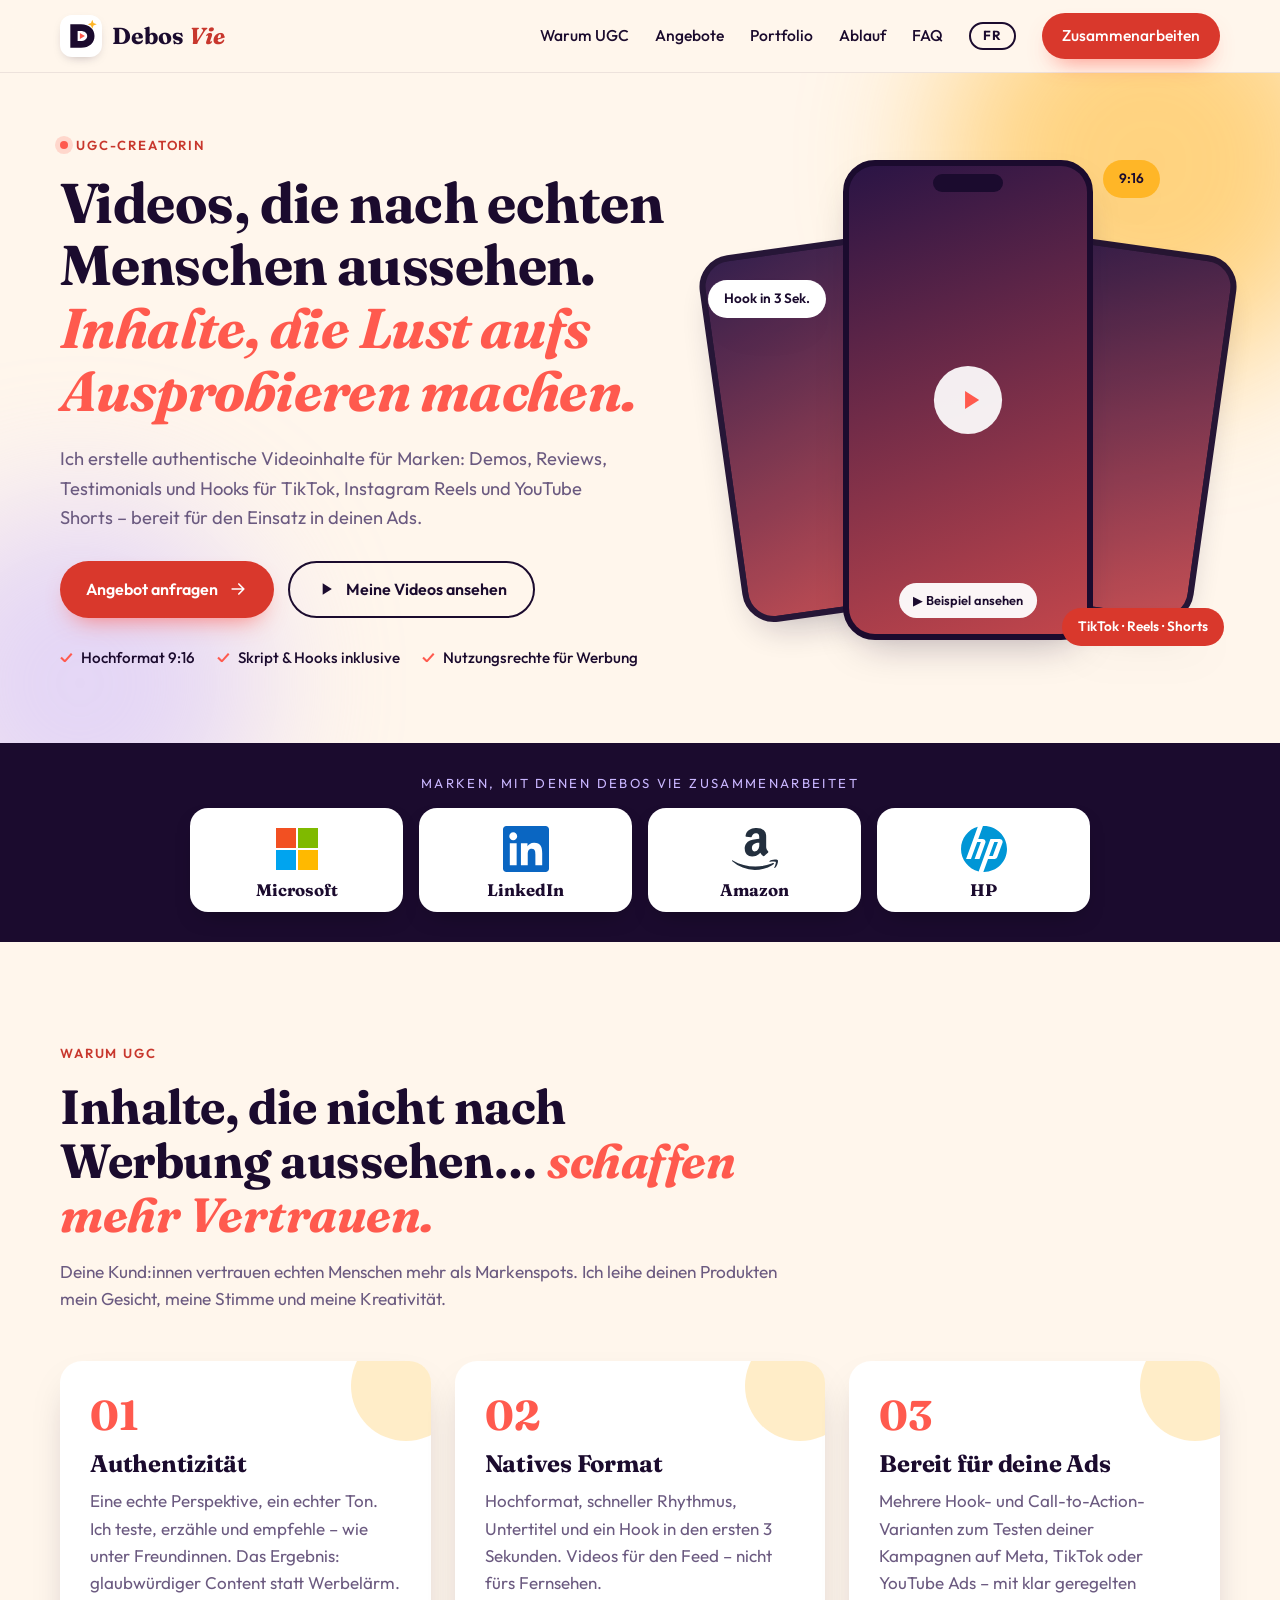
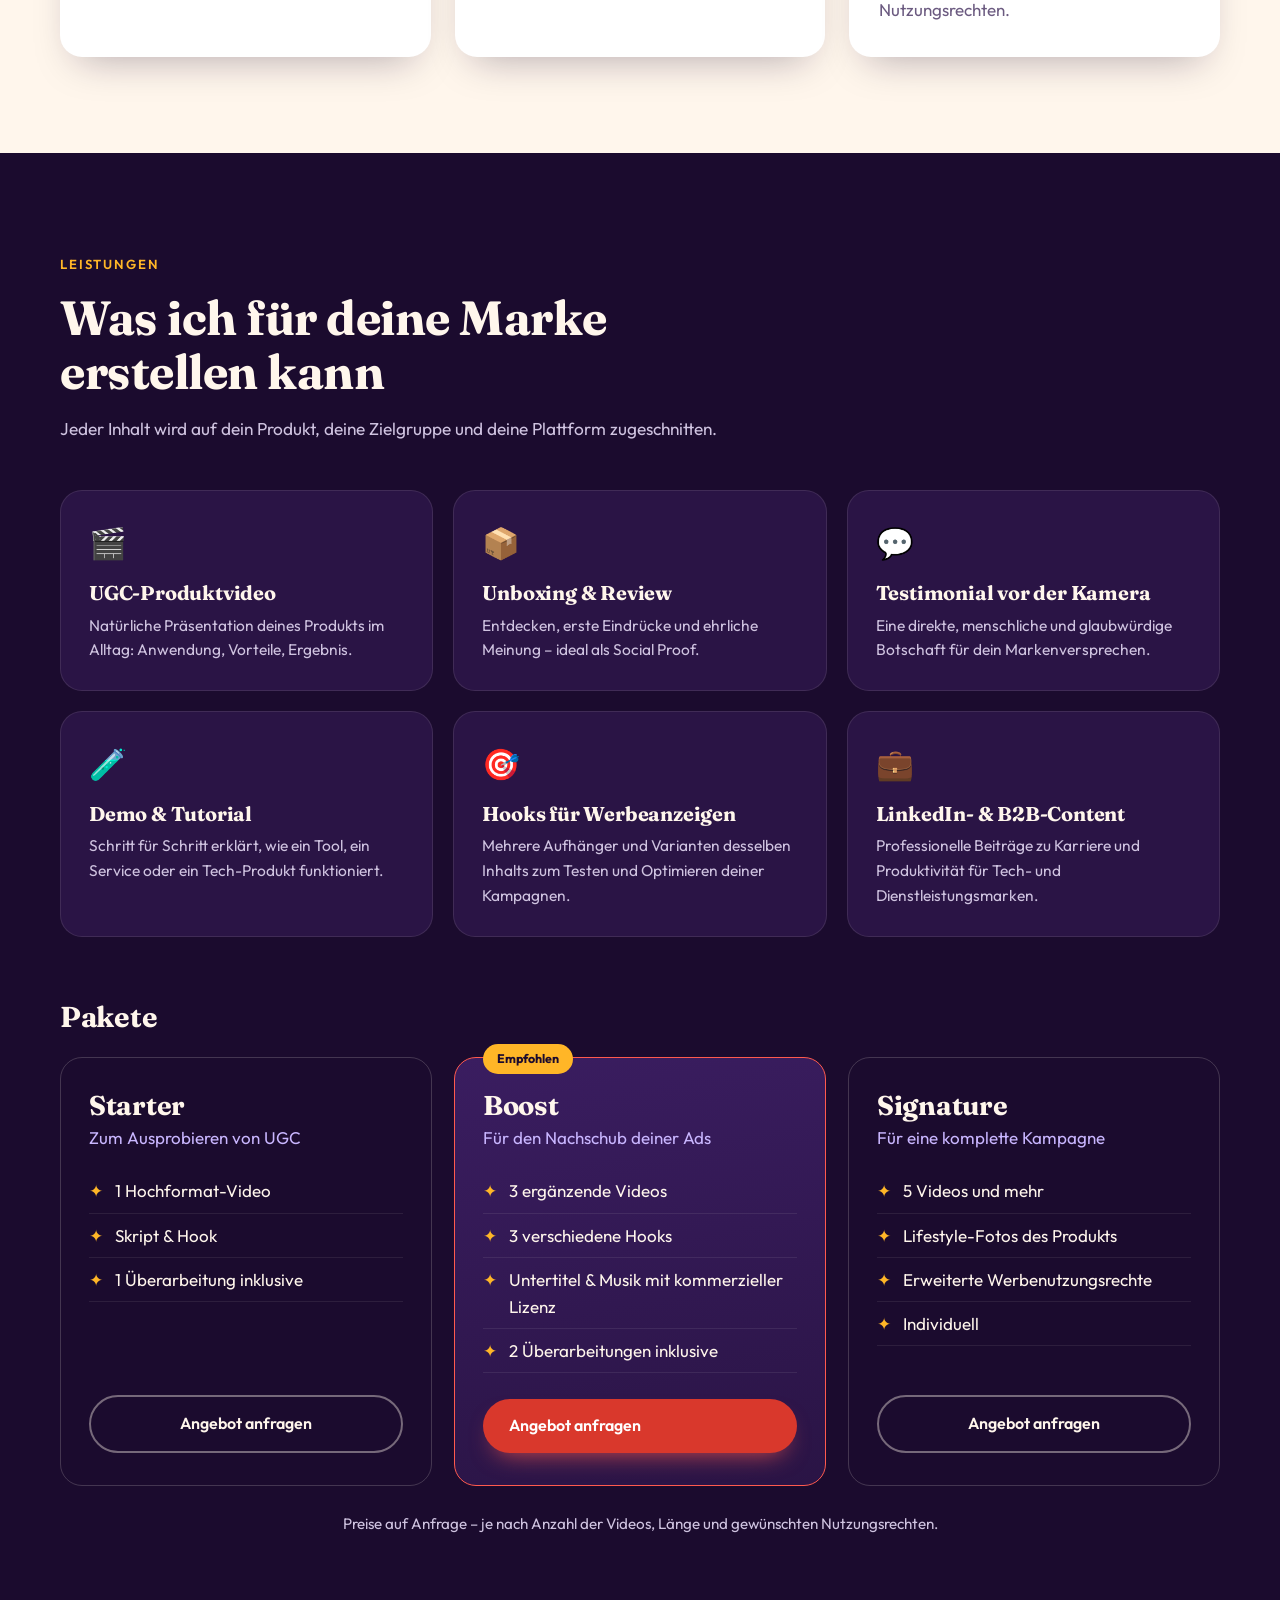
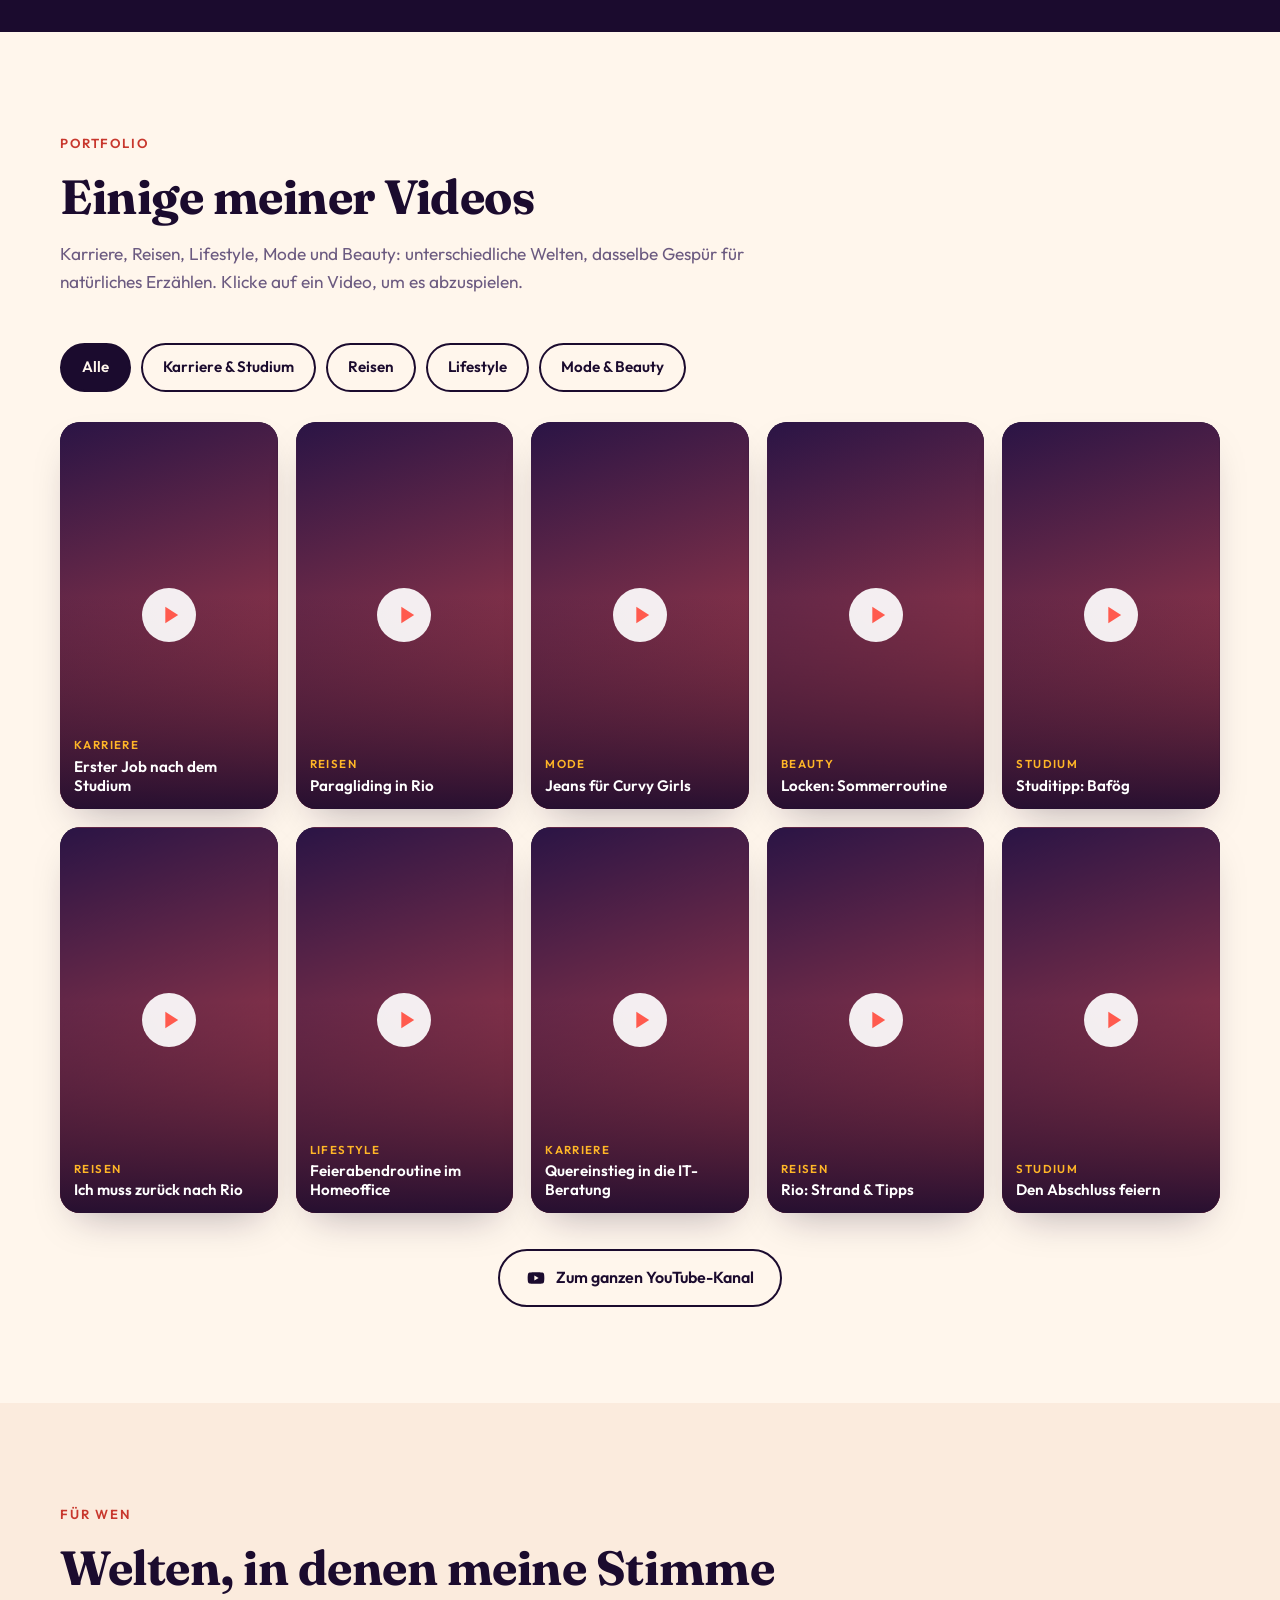
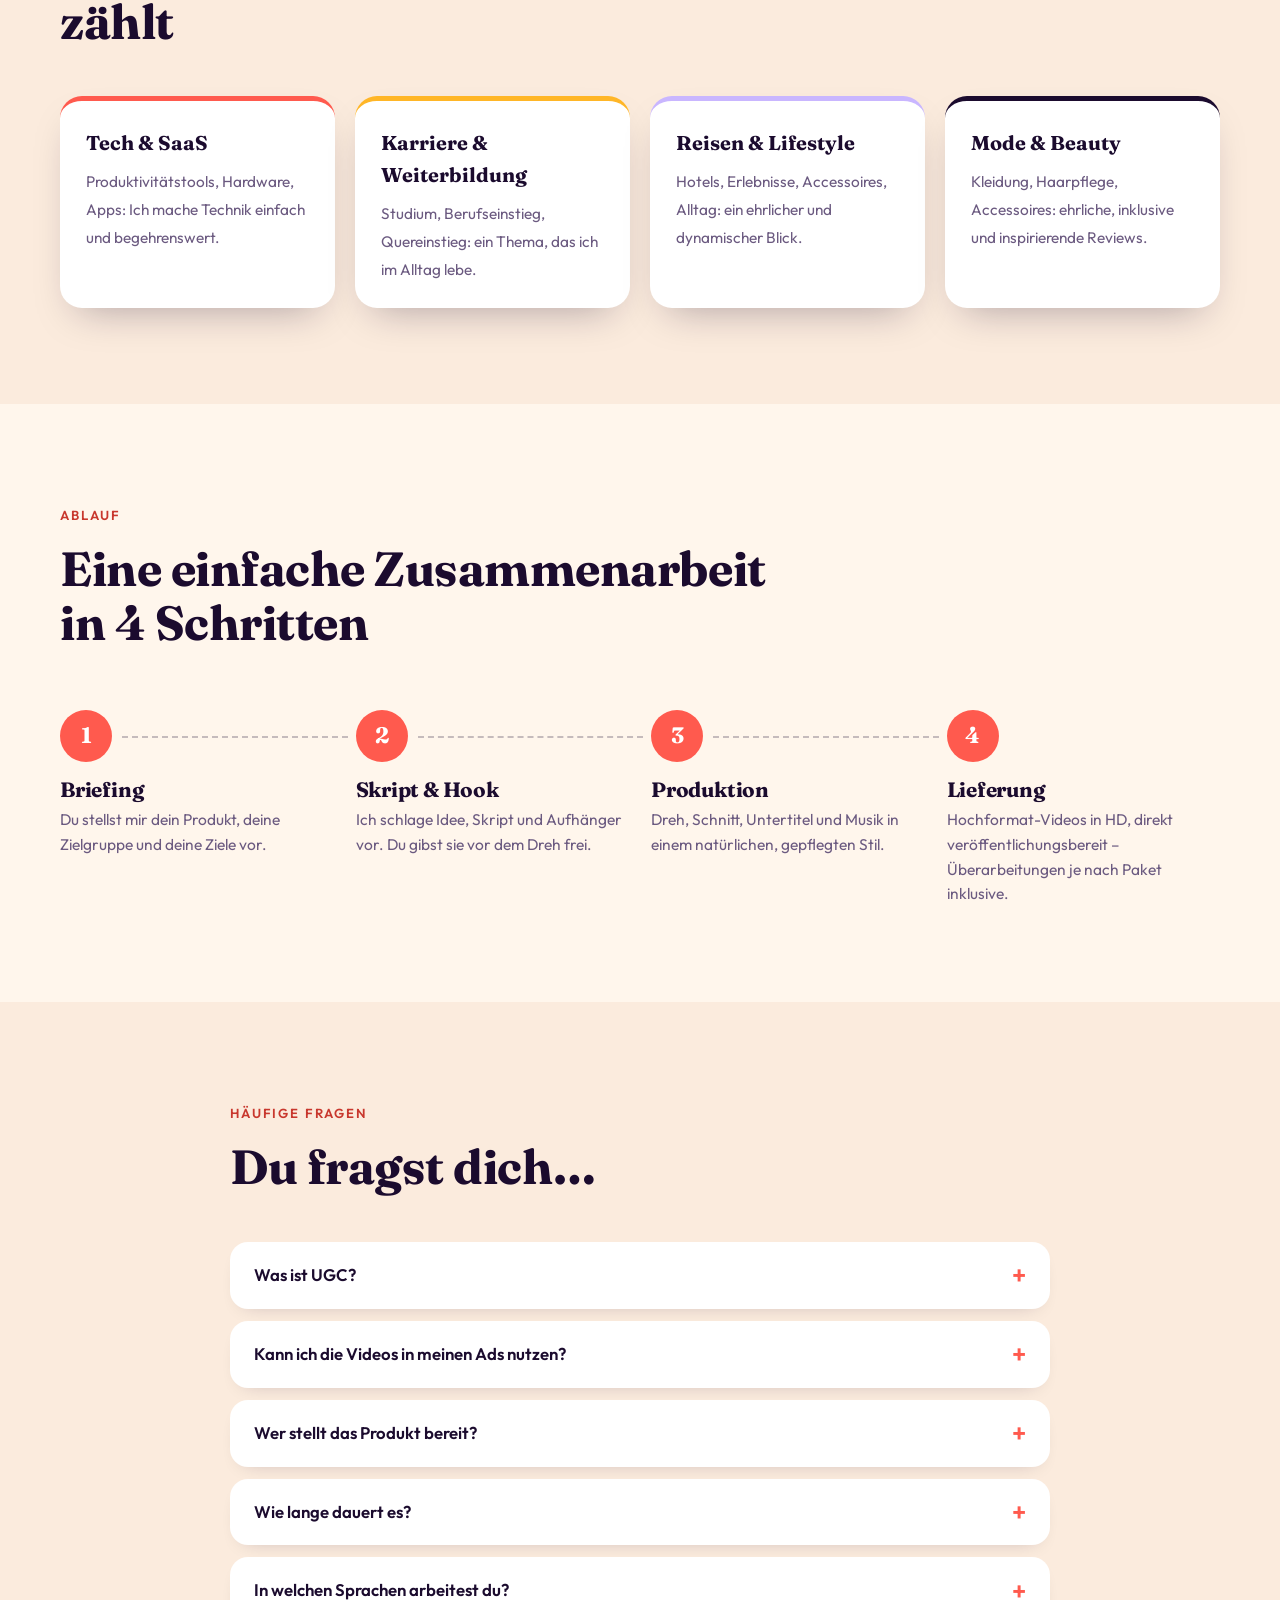
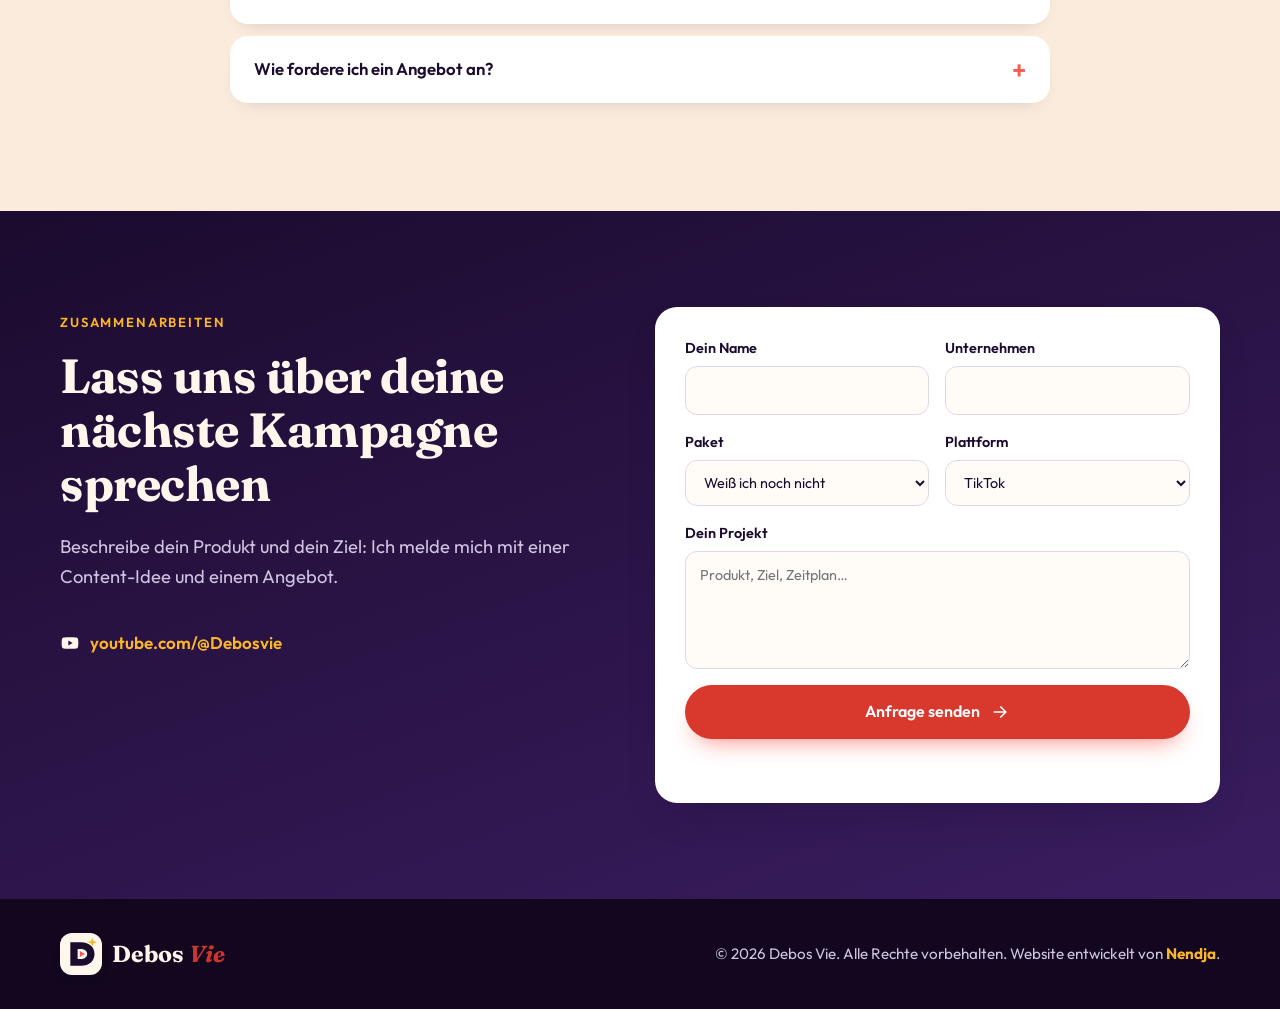
==== commit 4a2c825c: "Logos des marques (site FR/DE + flyers), flyers renommés -fr/-de Co-Authored-By: Claude <noreply@ant" ====
--- a/de/index.html
+++ b/de/index.html
@@ -91,7 +91,10 @@
   <div class="wrap">
     <p class="brands-label">Marken, mit denen Debos Vie zusammenarbeitet</p>
     <ul class="brands-row">
-      <li>Microsoft</li><li>LinkedIn</li><li>Amazon</li><li>HP</li>
+      <li class="brand-card"><span class="brand-logo"><img src="../assets/img/brands/microsoft.svg" alt="Logo Microsoft" loading="lazy"></span><span class="brand-label">Microsoft</span></li>
+      <li class="brand-card"><span class="brand-logo"><img src="../assets/img/brands/linkedin.svg" alt="Logo LinkedIn" loading="lazy"></span><span class="brand-label">LinkedIn</span></li>
+      <li class="brand-card"><span class="brand-logo"><img src="../assets/img/brands/amazon.svg" alt="Logo Amazon" loading="lazy"></span><span class="brand-label">Amazon</span></li>
+      <li class="brand-card"><span class="brand-logo"><img src="../assets/img/brands/hp.svg" alt="Logo HP" loading="lazy"></span><span class="brand-label">HP</span></li>
     </ul>
   </div>
 </section>
--- a/assets/css/style.css
+++ b/assets/css/style.css
@@ -89,7 +89,12 @@
 /* Marques */
 .brands{background:var(--ink);color:var(--cream);padding:30px 0}
 .brands-label{text-align:center;font-size:.82rem;letter-spacing:.18em;text-transform:uppercase;color:var(--lilac);margin-bottom:14px}
-.brands-row{list-style:none;display:flex;flex-wrap:wrap;justify-content:center;gap:10px 48px;font-family:var(--serif);font-weight:700;font-size:clamp(1.4rem,3vw,2rem);opacity:.95}
+.brands-row{list-style:none;display:grid;grid-template-columns:repeat(4,minmax(0,1fr));gap:16px;max-width:900px;margin-inline:auto}
+.brand-card{background:#fff;border-radius:18px;padding:18px 14px 14px;display:flex;flex-direction:column;align-items:center;gap:10px;box-shadow:0 10px 24px -14px rgba(0,0,0,.6);transition:transform .25s}
+.brand-card:hover{transform:translateY(-3px)}
+.brand-logo{height:46px;width:100%;display:flex;align-items:center;justify-content:center}
+.brand-logo img{max-height:100%;max-width:78%;width:auto;height:auto;object-fit:contain}
+.brand-label{font-family:var(--serif);font-weight:700;font-size:1.05rem;color:var(--ink);line-height:1}
 
 /* Sections */
 .section{padding:96px 0}
@@ -236,7 +241,7 @@
   .services,.cards4,.steps{grid-template-columns:1fr}
   .form .two{grid-template-columns:1fr}
   .cap{font-size:.85rem;left:10px;right:10px;bottom:10px}
-  .brands-row{gap:6px 28px}
+  .brands-row{grid-template-columns:repeat(2,minmax(0,1fr));gap:12px}
   .foot{flex-direction:column;text-align:center}
 }
 
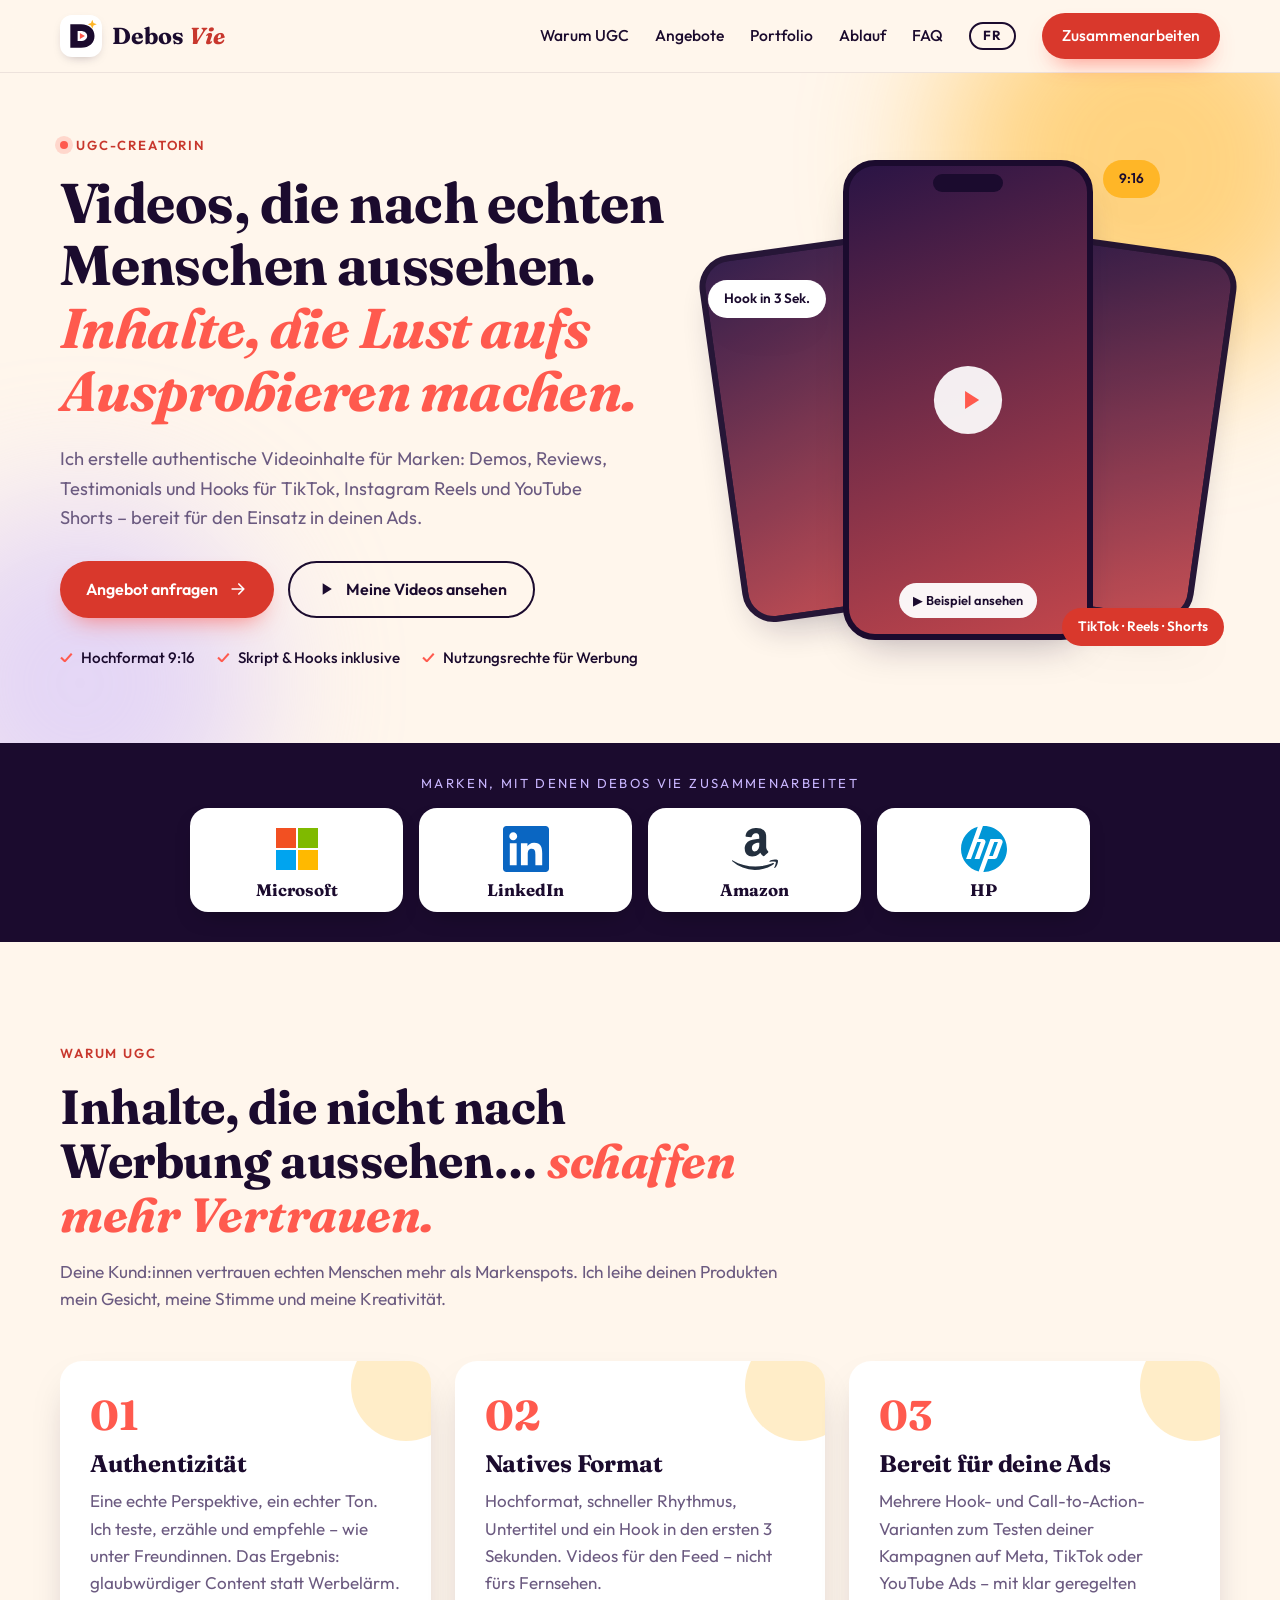
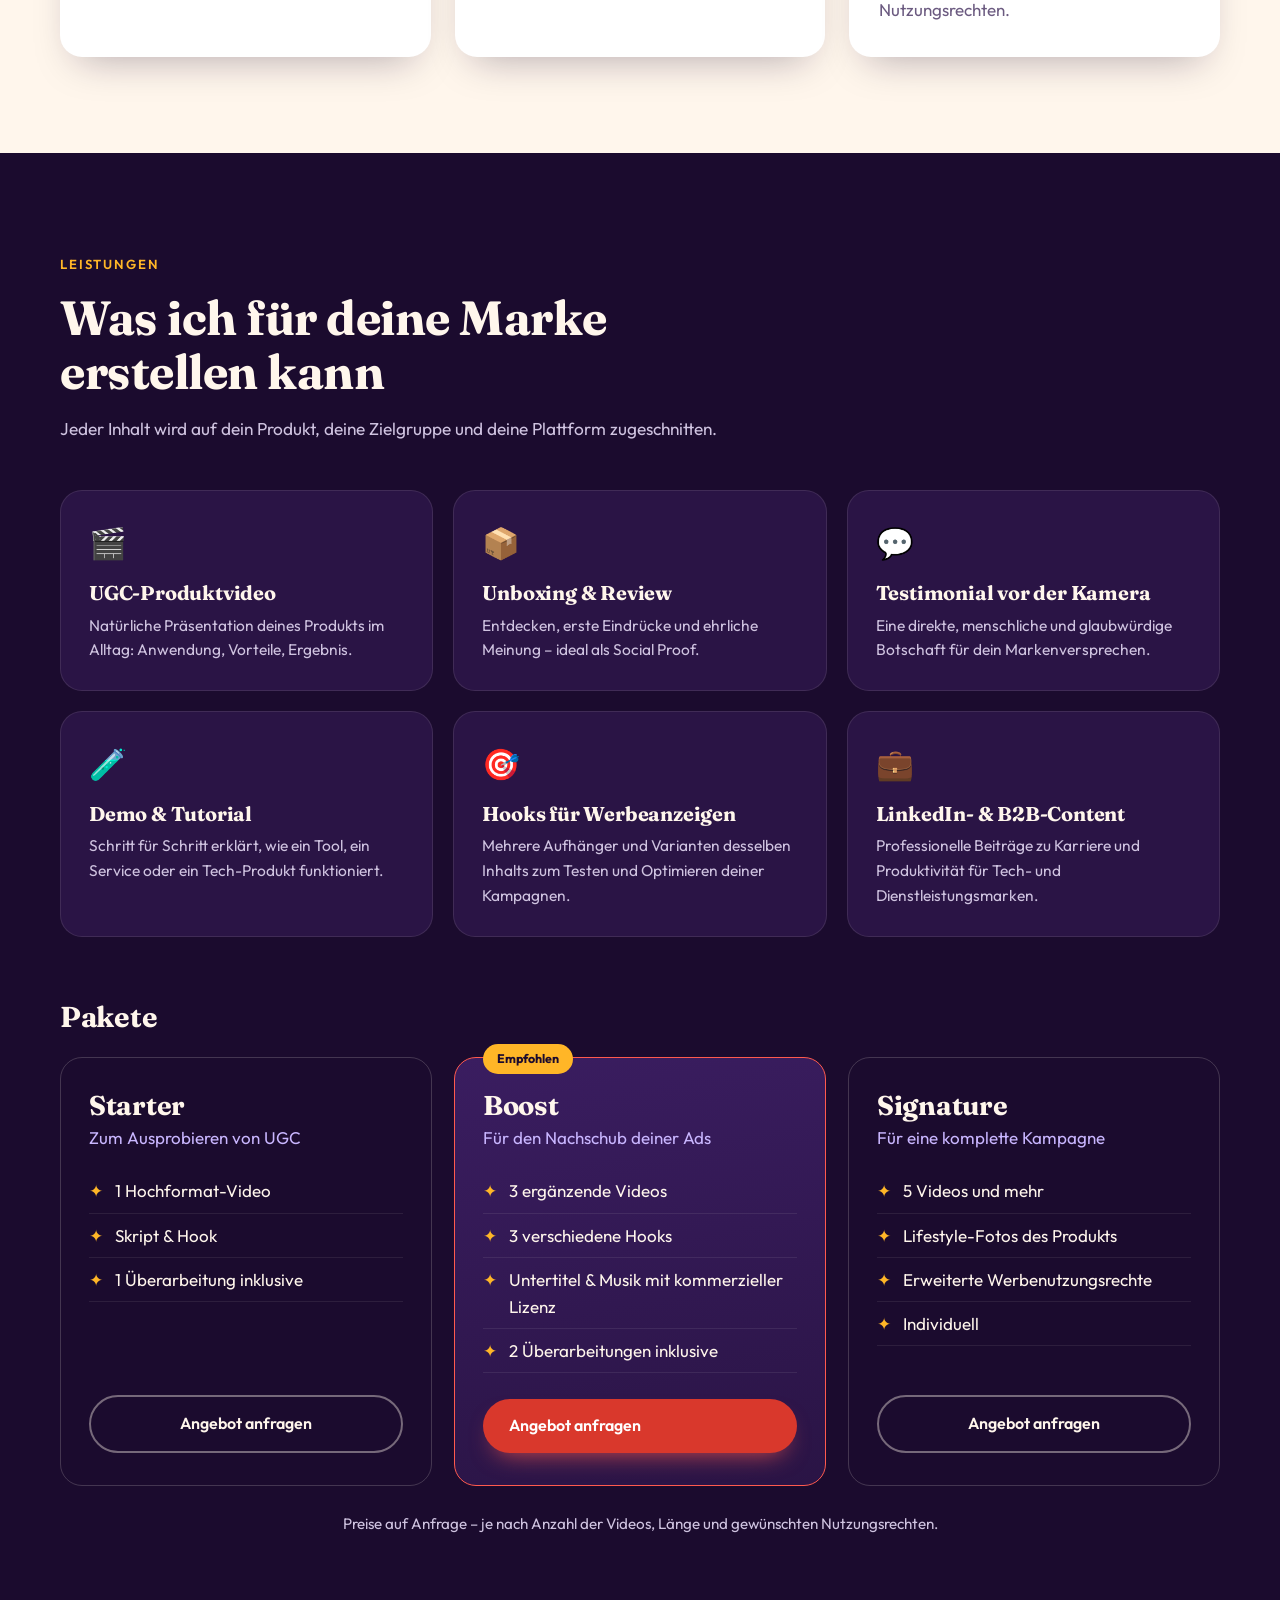
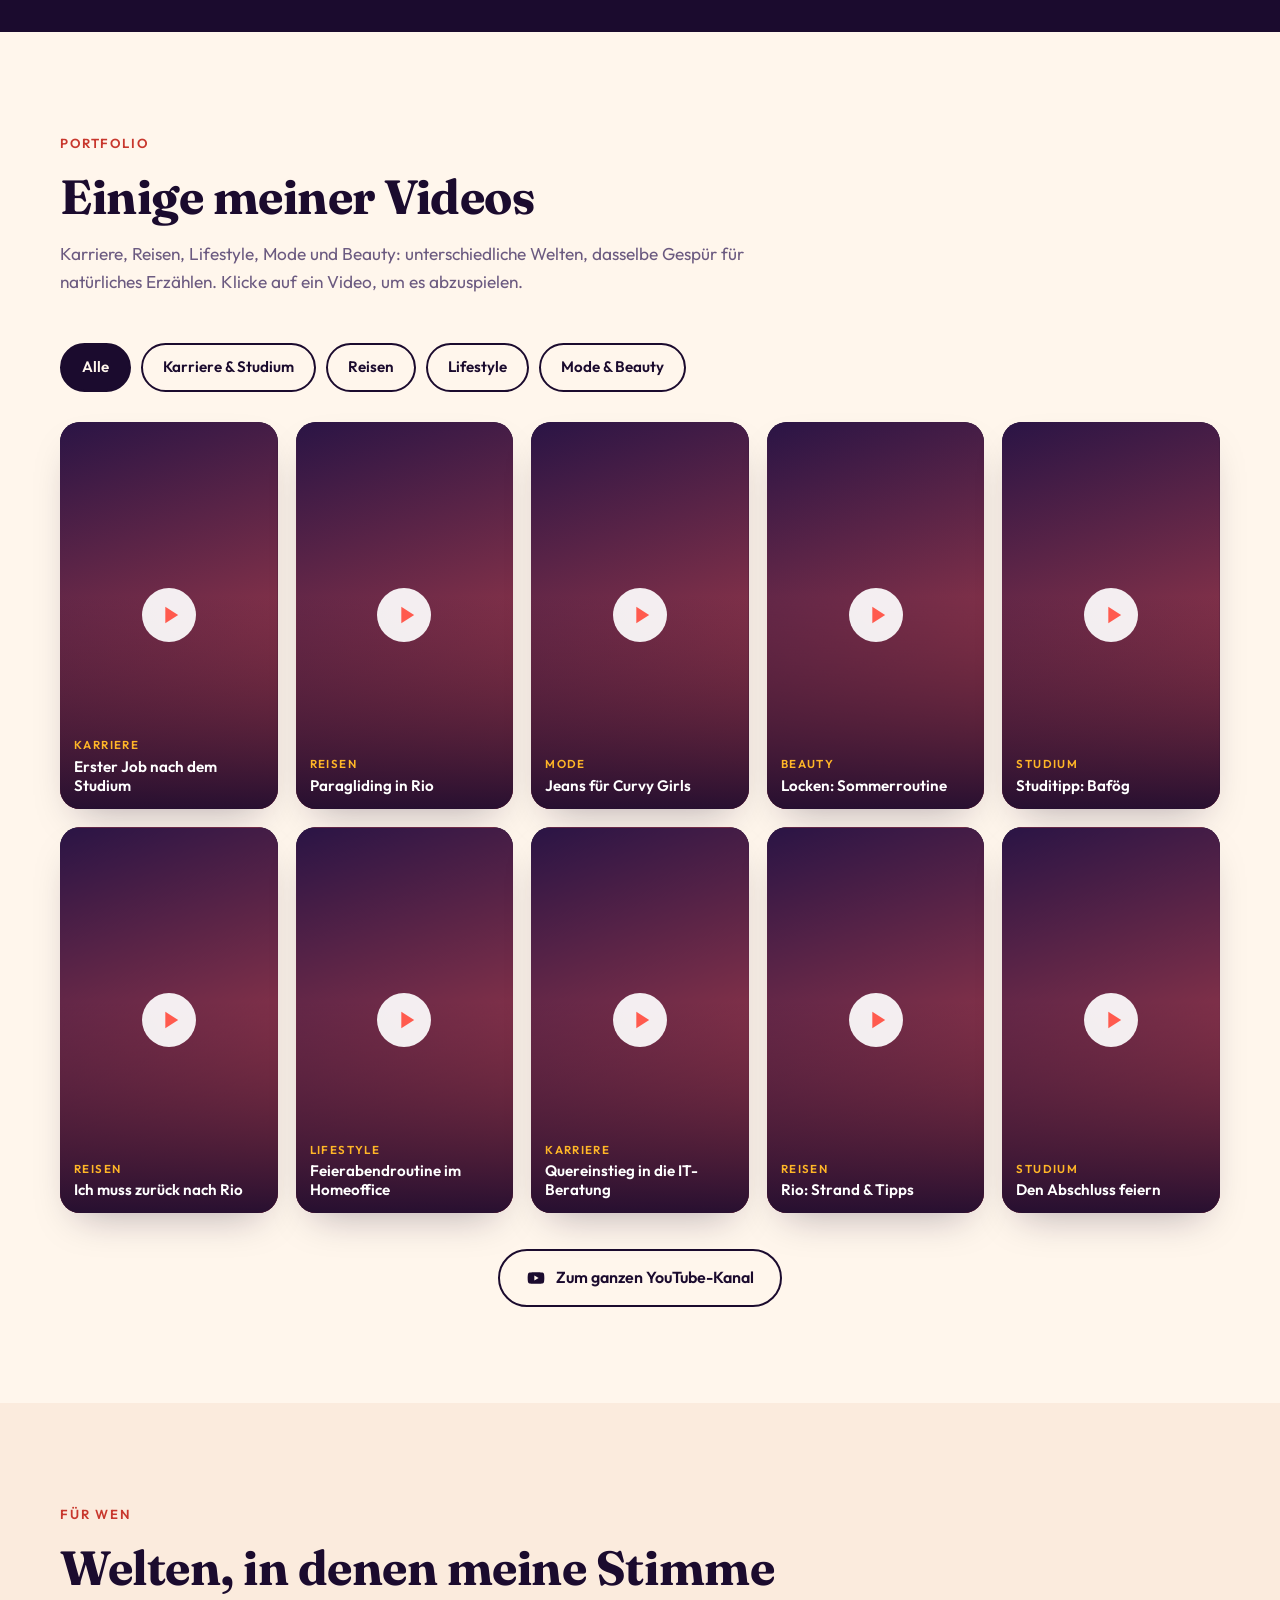
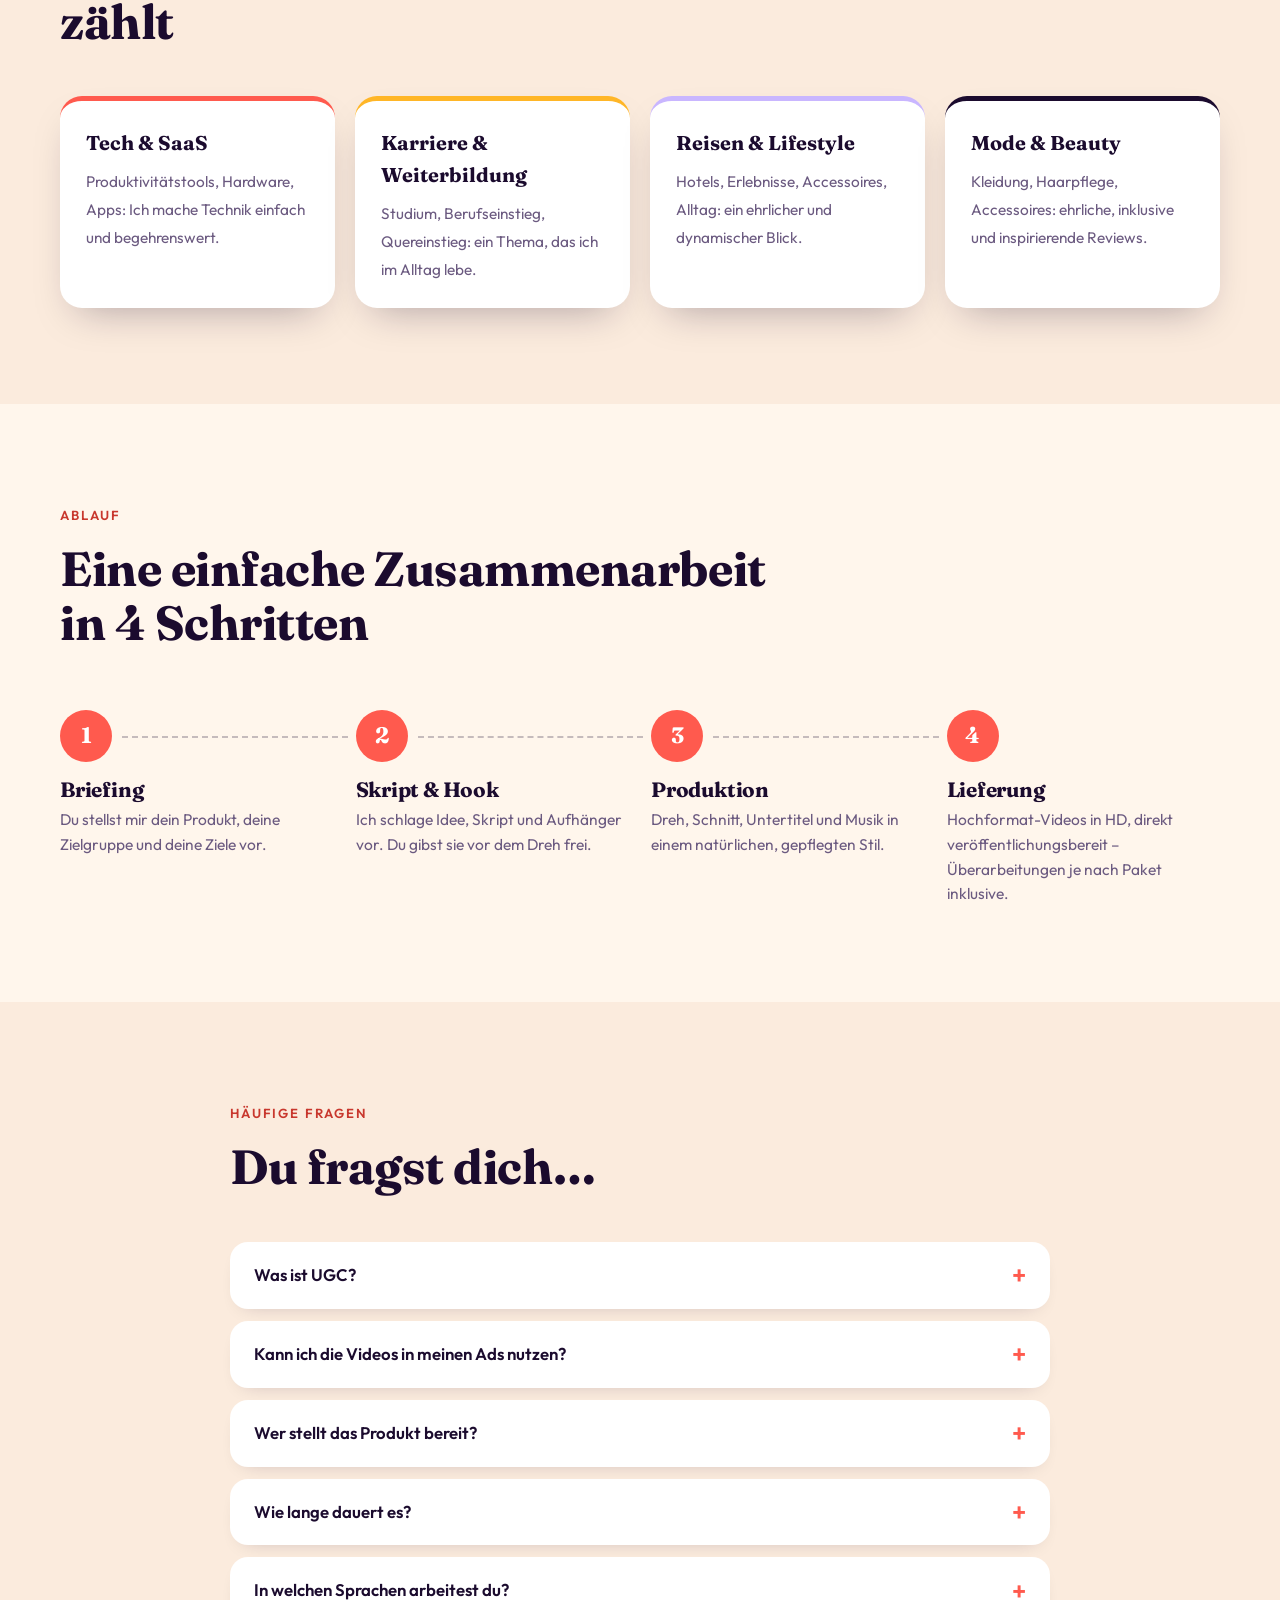
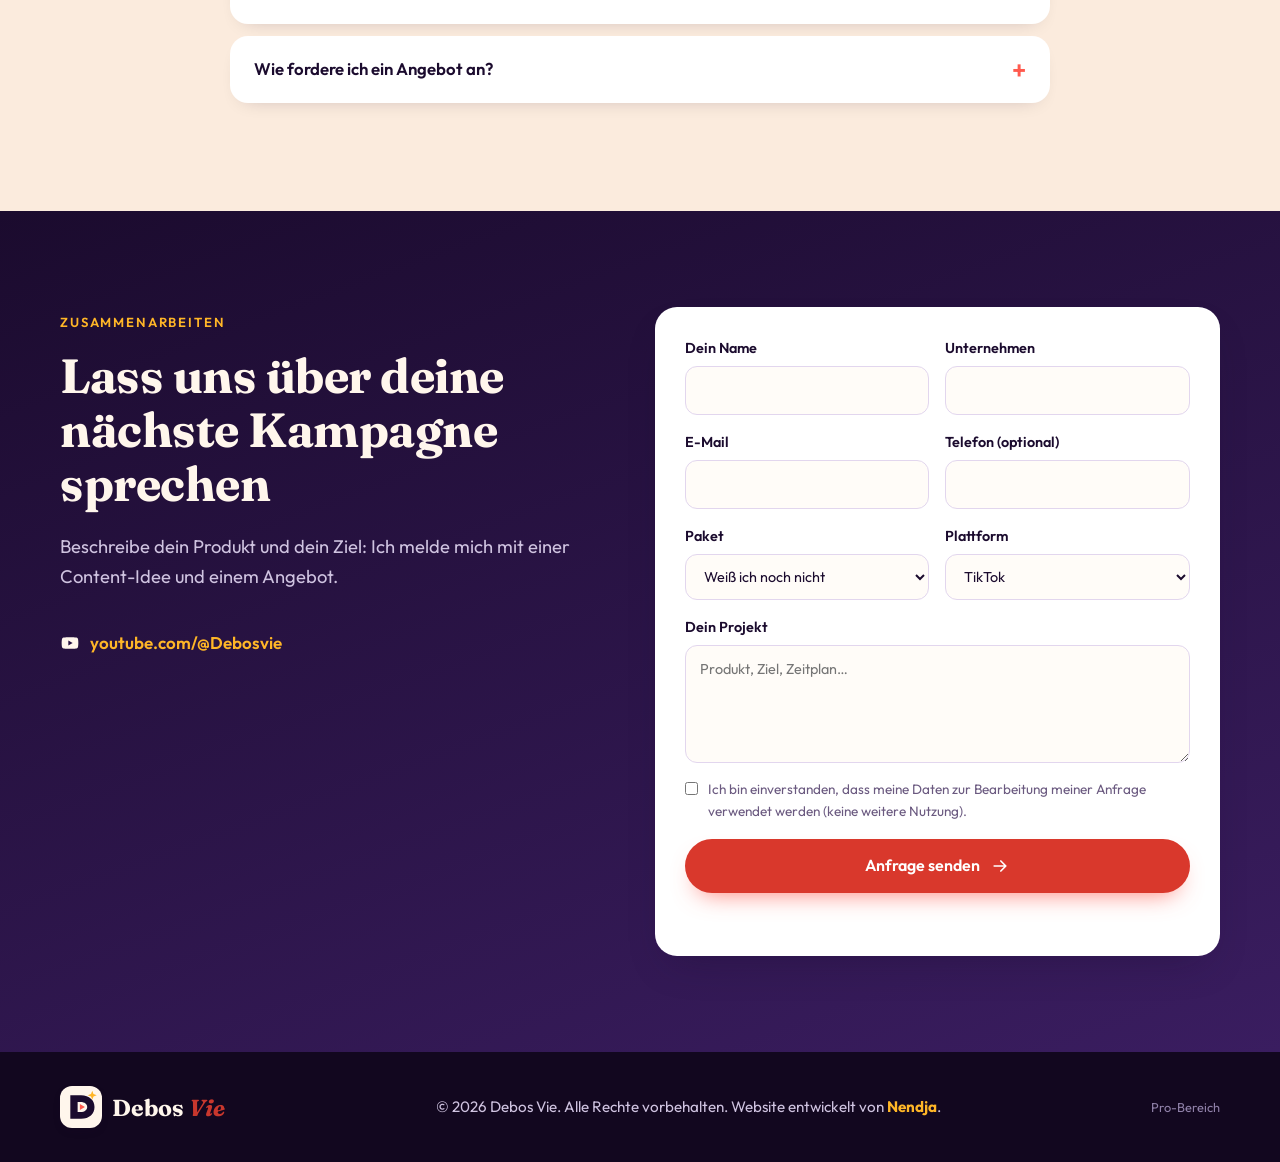
==== commit 6046ea56: "Espace de gestion (demandes, devis, factures, contrats, production) + formulaire relié Co-Authored-B" ====
--- a/de/index.html
+++ b/de/index.html
@@ -268,6 +268,10 @@
         <label>Unternehmen<input name="societe" autocomplete="organization"></label>
       </div>
       <div class="two">
+        <label>E-Mail<input name="email" type="email" required autocomplete="email"></label>
+        <label>Telefon (optional)<input name="telephone" type="tel" autocomplete="tel"></label>
+      </div>
+      <div class="two">
         <label>Paket
           <select name="pack" id="packSel"><option>Weiß ich noch nicht</option><option>Starter</option><option>Boost</option><option>Signature</option></select>
         </label>
@@ -276,6 +280,8 @@
         </label>
       </div>
       <label>Dein Projekt<textarea name="message" rows="4" required placeholder="Produkt, Ziel, Zeitplan…"></textarea></label>
+      <input class="hp" name="website" tabindex="-1" autocomplete="off" aria-hidden="true">
+      <label class="consent"><input type="checkbox" name="consent" required> <span>Ich bin einverstanden, dass meine Daten zur Bearbeitung meiner Anfrage verwendet werden (keine weitere Nutzung).</span></label>
       <button class="btn btn-coral" type="submit" id="sendBtn">Anfrage senden <svg class="ic"><use href="#i-arrow"/></svg></button>
       <p class="form-msg" id="formMsg" role="status"></p>
     </form>
@@ -287,6 +293,7 @@
   <div class="wrap foot">
     <a class="brand light" href="#top"><svg class="brand-mark" aria-hidden="true"><use href="#dv-mark"/></svg><span class="brand-name">Debos <em>Vie</em></span></a>
     <p>© <span id="year">2026</span> Debos Vie. Alle Rechte vorbehalten. Website entwickelt von <strong class="nendja">Nendja</strong>.</p>
+    <a class="pro-link" href="../gestion/" rel="nofollow">Pro-Bereich</a>
   </div>
 </footer>
 
--- a/assets/css/style.css
+++ b/assets/css/style.css
@@ -248,3 +248,10 @@
 /* Sélecteur de langue */
 .lang{font-weight:700!important;font-size:.82rem!important;letter-spacing:.08em;border:2px solid var(--ink);border-radius:999px;padding:5px 12px;line-height:1}
 .lang:hover{background:var(--ink);color:var(--cream)!important}
+
+/* Formulaire : e-mail, consentement, anti-spam */
+.form .hp{position:absolute;left:-9999px;width:1px;height:1px;opacity:0}
+.form .consent{display:flex;gap:10px;align-items:flex-start;font-weight:400;font-size:.85rem;color:var(--muted)}
+.form .consent input{width:auto;margin-top:3px;accent-color:#D9382C}
+.pro-link{color:#8f80a8;font-size:.8rem;text-decoration:none}
+.pro-link:hover{color:var(--gold)}
